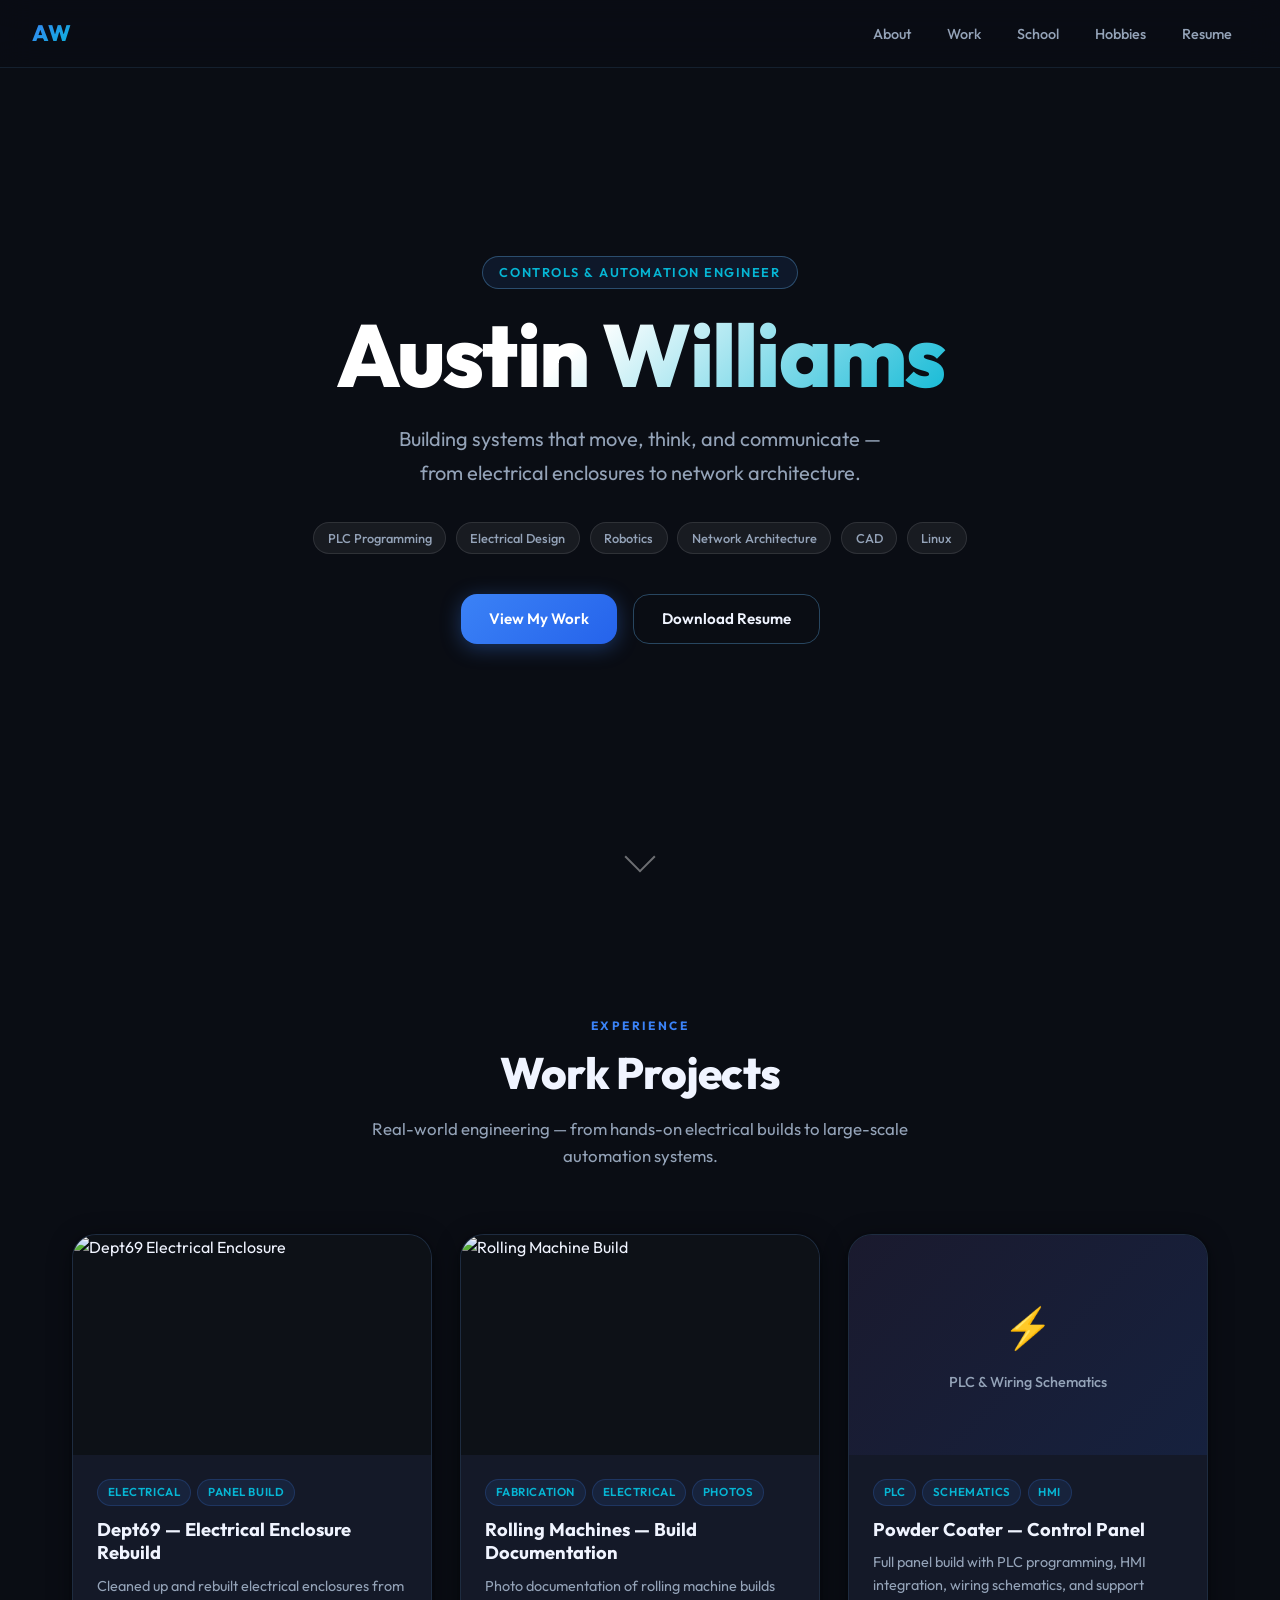
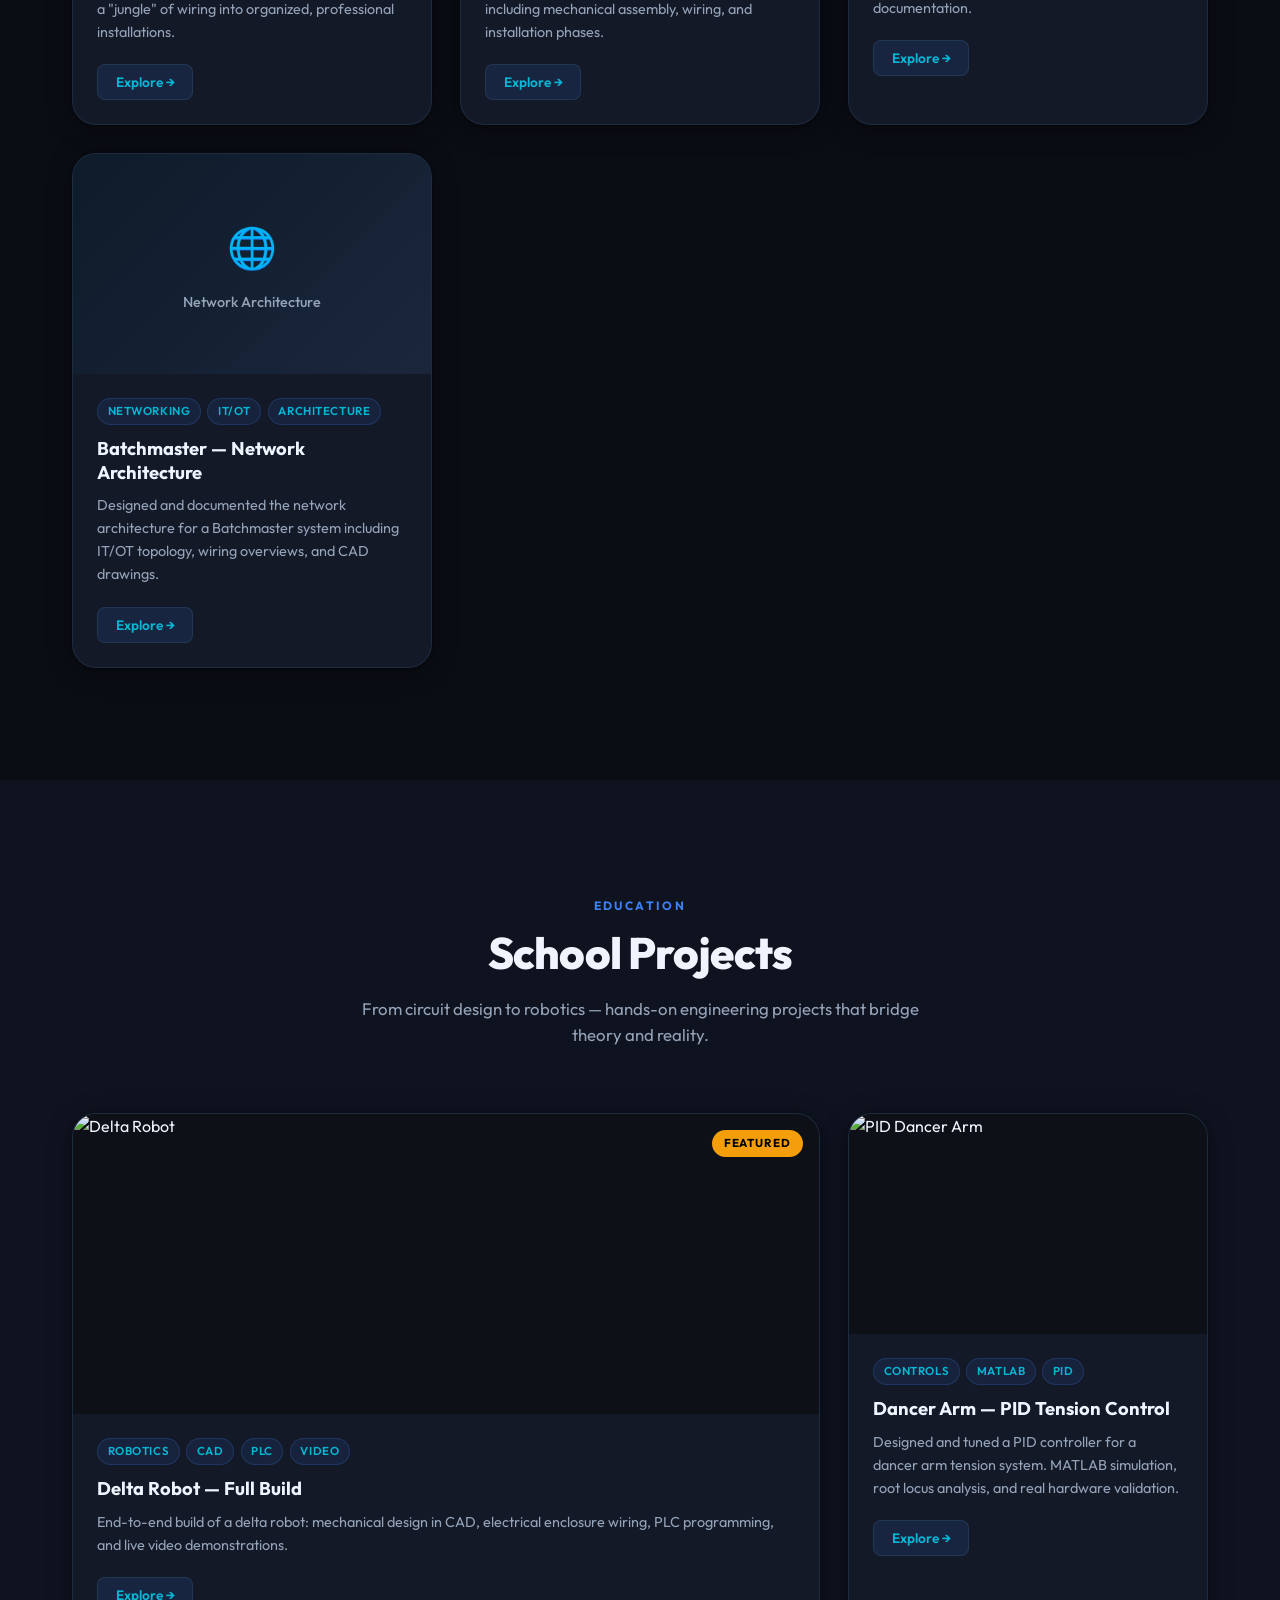
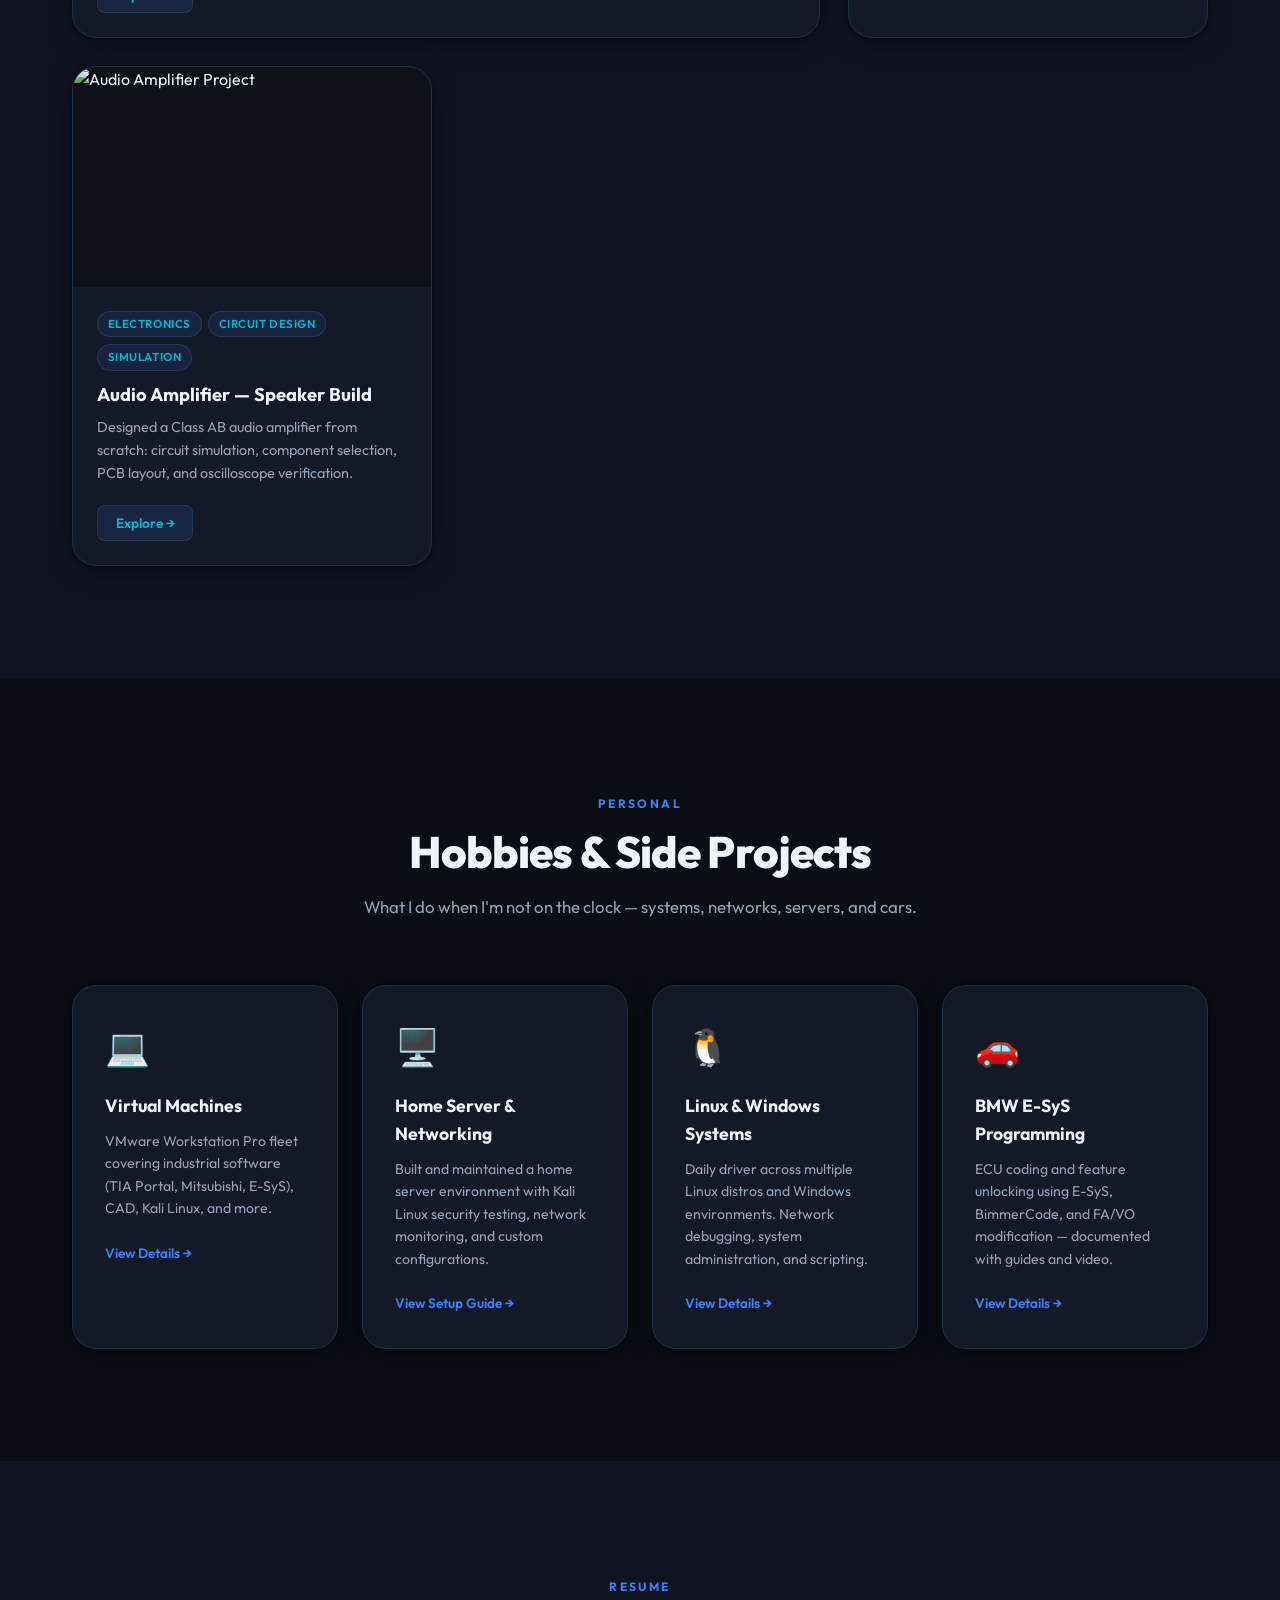
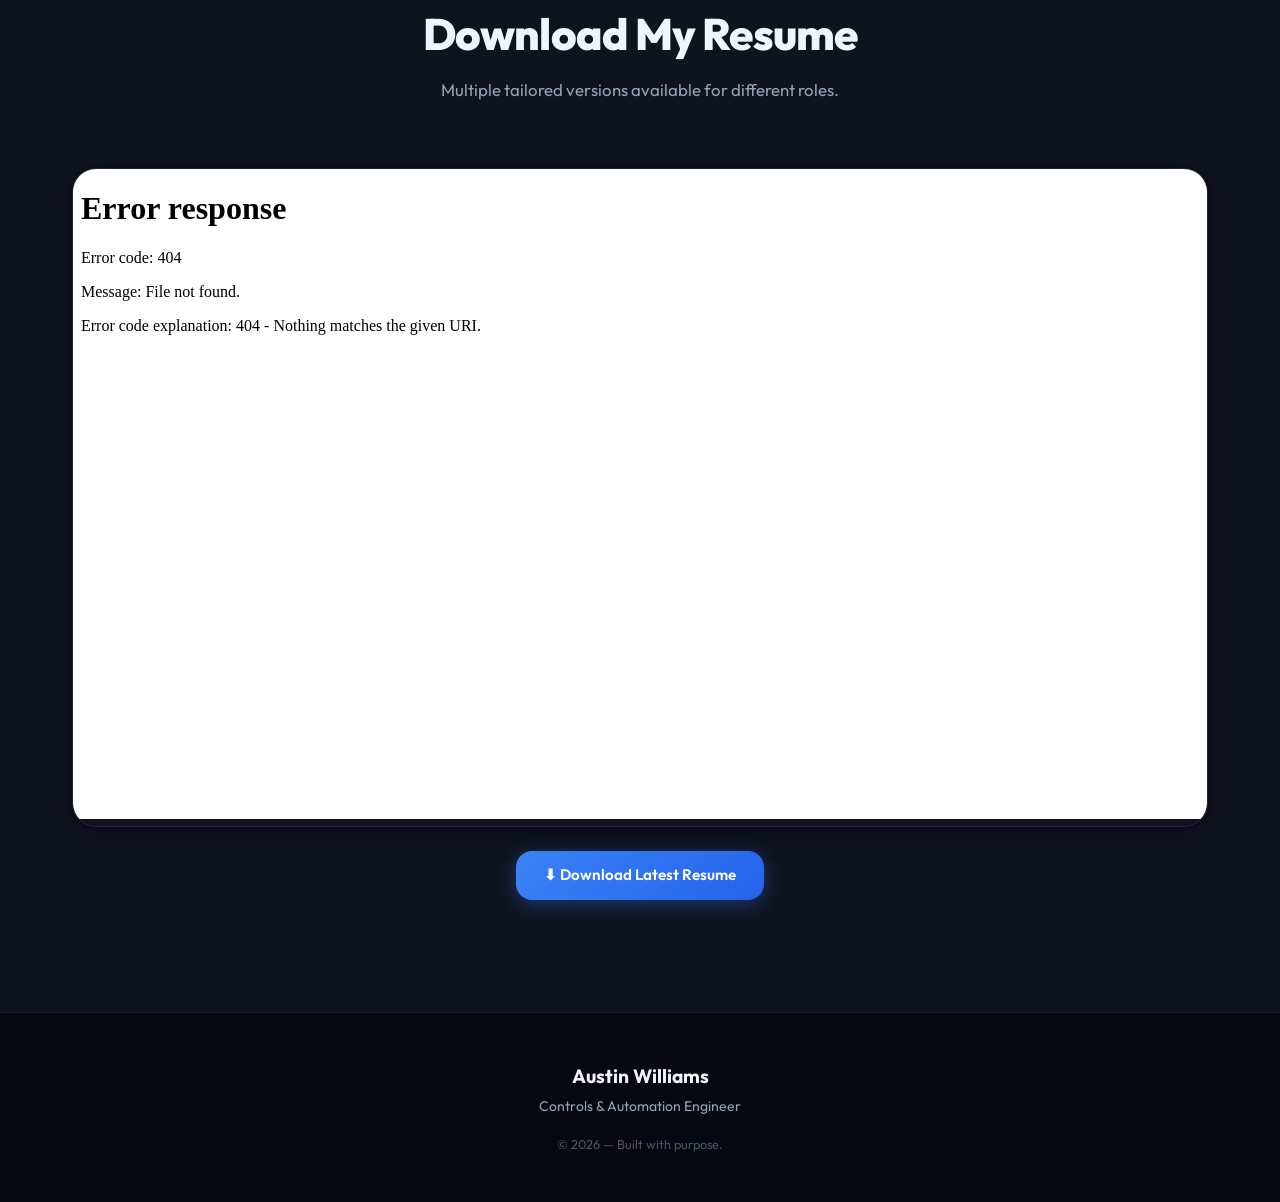
==== index.html @ de98596f "🚀 Initial commit — portfolio site (HTML, CSS, JS)" ====
<!DOCTYPE html>
<html lang="en">
<head>
  <meta charset="UTF-8" />
  <meta name="viewport" content="width=device-width, initial-scale=1.0" />
  <title>Austin Williams — Controls & Automation Engineer</title>
  <meta name="description" content="Portfolio of Austin Williams — Controls & Automation Engineer with experience in PLC programming, electrical design, robotics, and network architecture." />
  <link rel="preconnect" href="https://fonts.googleapis.com" />
  <link rel="preconnect" href="https://fonts.gstatic.com" crossorigin />
  <link href="https://fonts.googleapis.com/css2?family=Outfit:wght@300;400;500;600;700;800&family=JetBrains+Mono:wght@400;500&display=swap" rel="stylesheet" />
  <link rel="stylesheet" href="style.css" />
</head>
<body>

  <!-- ═══════════════════════════════════════════════
       NAVIGATION
  ═══════════════════════════════════════════════ -->
  <nav id="navbar">
    <div class="nav-logo">AW</div>
    <ul class="nav-links">
      <li><a href="#about" class="nav-link">About</a></li>
      <li><a href="#work" class="nav-link">Work</a></li>
      <li><a href="#school" class="nav-link">School</a></li>
      <li><a href="#hobbies" class="nav-link">Hobbies</a></li>
      <li><a href="#resume" class="nav-link">Resume</a></li>
    </ul>
    <button class="nav-toggle" id="navToggle" aria-label="Toggle menu">
      <span></span><span></span><span></span>
    </button>
  </nav>

  <!-- ═══════════════════════════════════════════════
       HERO / ABOUT
  ═══════════════════════════════════════════════ -->
  <section id="about" class="hero">
    <div class="hero-bg">
      <img src="../IMG_1850.JPG" alt="Austin Williams" class="hero-bg-img" />
      <div class="hero-overlay"></div>
    </div>
    <div class="hero-content">
      <div class="hero-badge">Controls &amp; Automation Engineer</div>
      <h1 class="hero-name">Austin Williams</h1>
      <p class="hero-tagline">
        Building systems that move, think, and communicate —<br />
        from electrical enclosures to network architecture.
      </p>
      <div class="hero-tags">
        <span class="tag">PLC Programming</span>
        <span class="tag">Electrical Design</span>
        <span class="tag">Robotics</span>
        <span class="tag">Network Architecture</span>
        <span class="tag">CAD</span>
        <span class="tag">Linux</span>
      </div>
      <div class="hero-actions">
        <a href="#work" class="btn btn-primary">View My Work</a>
        <a href="../Resumes/Austin Williams Resume 2026.pdf" target="_blank" class="btn btn-outline">Download Resume</a>
      </div>
    </div>
    <div class="scroll-indicator">
      <div class="scroll-arrow"></div>
    </div>
  </section>

  <!-- ═══════════════════════════════════════════════
       WORK EXPERIENCE
  ═══════════════════════════════════════════════ -->
  <section id="work" class="section">
    <div class="container">
      <div class="section-header">
        <span class="section-label">Experience</span>
        <h2 class="section-title">Work Projects</h2>
        <p class="section-sub">Real-world engineering — from hands-on electrical builds to large-scale automation systems.</p>
      </div>

      <div class="projects-grid">

        <!-- Card 1: Dept69 Electrical -->
        <div class="project-card reveal" data-project="dept69">
          <div class="project-thumb">
            <img src="../Work/1_/8718Before.jpg" alt="Dept69 Electrical Enclosure" loading="lazy" />
            <div class="project-thumb-overlay">
              <button class="thumb-btn" onclick="openProject('dept69')">View Project</button>
            </div>
          </div>
          <div class="project-info">
            <div class="project-tags">
              <span class="ptag">Electrical</span>
              <span class="ptag">Panel Build</span>
            </div>
            <h3 class="project-title">Dept69 — Electrical Enclosure Rebuild</h3>
            <p class="project-desc">Cleaned up and rebuilt electrical enclosures from a "jungle" of wiring into organized, professional installations.</p>
            <button class="btn btn-sm" onclick="openProject('dept69')">Explore →</button>
          </div>
        </div>

        <!-- Card 2: Rolling Machine -->
        <div class="project-card reveal" data-project="rolling">
          <div class="project-thumb">
            <img src="../Work/2_/IMG_2249.JPG" alt="Rolling Machine Build" loading="lazy" />
            <div class="project-thumb-overlay">
              <button class="thumb-btn" onclick="openProject('rolling')">View Project</button>
            </div>
          </div>
          <div class="project-info">
            <div class="project-tags">
              <span class="ptag">Fabrication</span>
              <span class="ptag">Electrical</span>
              <span class="ptag">Photos</span>
            </div>
            <h3 class="project-title">Rolling Machines — Build Documentation</h3>
            <p class="project-desc">Photo documentation of rolling machine builds including mechanical assembly, wiring, and installation phases.</p>
            <button class="btn btn-sm" onclick="openProject('rolling')">Explore →</button>
          </div>
        </div>

        <!-- Card 3: Powder Coater -->
        <div class="project-card reveal" data-project="powder">
          <div class="project-thumb">
            <div class="thumb-placeholder powder-bg">
              <span class="thumb-icon">⚡</span>
              <span>PLC &amp; Wiring Schematics</span>
            </div>
            <div class="project-thumb-overlay">
              <button class="thumb-btn" onclick="openProject('powder')">View Project</button>
            </div>
          </div>
          <div class="project-info">
            <div class="project-tags">
              <span class="ptag">PLC</span>
              <span class="ptag">Schematics</span>
              <span class="ptag">HMI</span>
            </div>
            <h3 class="project-title">Powder Coater — Control Panel</h3>
            <p class="project-desc">Full panel build with PLC programming, HMI integration, wiring schematics, and support documentation.</p>
            <button class="btn btn-sm" onclick="openProject('powder')">Explore →</button>
          </div>
        </div>

        <!-- Card 4: Batchmaster Network -->
        <div class="project-card reveal" data-project="batchmaster">
          <div class="project-thumb">
            <img src="../Work/4_/NetworkArchitecture/network example.png" alt="Batchmaster Network Architecture" loading="lazy" onerror="this.parentElement.innerHTML='<div class=\'thumb-placeholder network-bg\'><span class=\'thumb-icon\'>🌐</span><span>Network Architecture</span></div>'" />
            <div class="project-thumb-overlay">
              <button class="thumb-btn" onclick="openProject('batchmaster')">View Project</button>
            </div>
          </div>
          <div class="project-info">
            <div class="project-tags">
              <span class="ptag">Networking</span>
              <span class="ptag">IT/OT</span>
              <span class="ptag">Architecture</span>
            </div>
            <h3 class="project-title">Batchmaster — Network Architecture</h3>
            <p class="project-desc">Designed and documented the network architecture for a Batchmaster system including IT/OT topology, wiring overviews, and CAD drawings.</p>
            <button class="btn btn-sm" onclick="openProject('batchmaster')">Explore →</button>
          </div>
        </div>

      </div>
    </div>
  </section>

  <!-- ═══════════════════════════════════════════════
       SCHOOL / EDUCATION
  ═══════════════════════════════════════════════ -->
  <section id="school" class="section section-alt">
    <div class="container">
      <div class="section-header">
        <span class="section-label">Education</span>
        <h2 class="section-title">School Projects</h2>
        <p class="section-sub">From circuit design to robotics — hands-on engineering projects that bridge theory and reality.</p>
      </div>

      <div class="projects-grid">

        <!-- Delta Robot -->
        <div class="project-card reveal featured" data-project="delta">
          <div class="project-thumb">
            <img src="../School/2_/Machine_FrontView1.JPG" alt="Delta Robot" loading="lazy" />
            <div class="project-thumb-overlay">
              <button class="thumb-btn" onclick="openProject('delta')">View Project</button>
            </div>
            <div class="featured-badge">Featured</div>
          </div>
          <div class="project-info">
            <div class="project-tags">
              <span class="ptag">Robotics</span>
              <span class="ptag">CAD</span>
              <span class="ptag">PLC</span>
              <span class="ptag">Video</span>
            </div>
            <h3 class="project-title">Delta Robot — Full Build</h3>
            <p class="project-desc">End-to-end build of a delta robot: mechanical design in CAD, electrical enclosure wiring, PLC programming, and live video demonstrations.</p>
            <button class="btn btn-sm" onclick="openProject('delta')">Explore →</button>
          </div>
        </div>

        <!-- PID Project -->
        <div class="project-card reveal" data-project="pid">
          <div class="project-thumb">
            <img src="../School/1_/PID Project/Root Locus.png" alt="PID Dancer Arm" loading="lazy" />
            <div class="project-thumb-overlay">
              <button class="thumb-btn" onclick="openProject('pid')">View Project</button>
            </div>
          </div>
          <div class="project-info">
            <div class="project-tags">
              <span class="ptag">Controls</span>
              <span class="ptag">MATLAB</span>
              <span class="ptag">PID</span>
            </div>
            <h3 class="project-title">Dancer Arm — PID Tension Control</h3>
            <p class="project-desc">Designed and tuned a PID controller for a dancer arm tension system. MATLAB simulation, root locus analysis, and real hardware validation.</p>
            <button class="btn btn-sm" onclick="openProject('pid')">Explore →</button>
          </div>
        </div>

        <!-- Speaker / Amplifier Project -->
        <div class="project-card reveal" data-project="speaker">
          <div class="project-thumb">
            <img src="../School/1_/Speaker Project/SIM_CIRC1.PNG" alt="Audio Amplifier Project" loading="lazy" />
            <div class="project-thumb-overlay">
              <button class="thumb-btn" onclick="openProject('speaker')">View Project</button>
            </div>
          </div>
          <div class="project-info">
            <div class="project-tags">
              <span class="ptag">Electronics</span>
              <span class="ptag">Circuit Design</span>
              <span class="ptag">Simulation</span>
            </div>
            <h3 class="project-title">Audio Amplifier — Speaker Build</h3>
            <p class="project-desc">Designed a Class AB audio amplifier from scratch: circuit simulation, component selection, PCB layout, and oscilloscope verification.</p>
            <button class="btn btn-sm" onclick="openProject('speaker')">Explore →</button>
          </div>
        </div>

      </div>
    </div>
  </section>

  <!-- ═══════════════════════════════════════════════
       HOBBIES
  ═══════════════════════════════════════════════ -->
  <section id="hobbies" class="section">
    <div class="container">
      <div class="section-header">
        <span class="section-label">Personal</span>
        <h2 class="section-title">Hobbies &amp; Side Projects</h2>
        <p class="section-sub">What I do when I'm not on the clock — systems, networks, servers, and cars.</p>
      </div>

      <div class="hobbies-grid">

        <div class="hobby-card reveal" onclick="openProject('vms')">
          <div class="hobby-icon">💻</div>
          <h3>Virtual Machines</h3>
          <p>VMware Workstation Pro fleet covering industrial software (TIA Portal, Mitsubishi, E-SyS), CAD, Kali Linux, and more.</p>
          <span class="hobby-link">View Details →</span>
        </div>

        <div class="hobby-card reveal" onclick="openProject('server')">
          <div class="hobby-icon">🖥️</div>
          <h3>Home Server &amp; Networking</h3>
          <p>Built and maintained a home server environment with Kali Linux security testing, network monitoring, and custom configurations.</p>
          <span class="hobby-link">View Setup Guide →</span>
        </div>

        <div class="hobby-card reveal" onclick="openProject('linux')">
          <div class="hobby-icon">🐧</div>
          <h3>Linux &amp; Windows Systems</h3>
          <p>Daily driver across multiple Linux distros and Windows environments. Network debugging, system administration, and scripting.</p>
          <span class="hobby-link">View Details →</span>
        </div>

        <div class="hobby-card reveal" onclick="openProject('bmw')">
          <div class="hobby-icon">🚗</div>
          <h3>BMW E-SyS Programming</h3>
          <p>ECU coding and feature unlocking using E-SyS, BimmerCode, and FA/VO modification — documented with guides and video.</p>
          <span class="hobby-link">View Details →</span>
        </div>

      </div>
    </div>
  </section>

  <!-- ═══════════════════════════════════════════════
       RESUME SECTION
  ═══════════════════════════════════════════════ -->
  <section id="resume" class="section section-alt">
    <div class="container">
      <div class="section-header">
        <span class="section-label">Resume</span>
        <h2 class="section-title">Download My Resume</h2>
        <p class="section-sub">Multiple tailored versions available for different roles.</p>
      </div>
      <div class="resume-viewer">
        <iframe
          id="resumeFrame"
          src="../Resumes/Austin Williams Resume 2026.pdf"
          title="Austin Williams Resume 2026"
          class="resume-iframe"
        ></iframe>
      </div>
      <div class="resume-downloads">
        <a href="../Resumes/Austin Williams Resume 2026.pdf" target="_blank" class="btn btn-primary">⬇ Download Latest Resume</a>
      </div>
    </div>
  </section>

  <!-- ═══════════════════════════════════════════════
       FOOTER
  ═══════════════════════════════════════════════ -->
  <footer class="footer">
    <div class="container">
      <p class="footer-name">Austin Williams</p>
      <p class="footer-role">Controls &amp; Automation Engineer</p>
      <p class="footer-copy">© 2026 — Built with purpose.</p>
    </div>
  </footer>

  <!-- ═══════════════════════════════════════════════
       MODALS / PROJECT DETAIL OVERLAYS
  ═══════════════════════════════════════════════ -->
  <div id="modalOverlay" class="modal-overlay" onclick="closeModal(event)">
    <div class="modal" id="modal">
      <button class="modal-close" onclick="closeProjectModal()">✕</button>
      <div class="modal-body" id="modalBody"></div>
    </div>
  </div>

  <script src="app.js"></script>
</body>
</html>
---- style.css ----
/* ═══════════════════════════════════════════════════════
   DESIGN TOKENS
═══════════════════════════════════════════════════════ */
:root {
  --bg-primary:    #0a0d14;
  --bg-secondary:  #0f1320;
  --bg-card:       #141928;
  --bg-card-hover: #1a2035;
  --border:        rgba(99, 179, 237, 0.12);
  --border-hover:  rgba(99, 179, 237, 0.35);

  --accent:        #3b82f6;
  --accent-glow:   rgba(59, 130, 246, 0.25);
  --accent-2:      #06b6d4;
  --amber:         #f59e0b;

  --text-primary:  #f0f4ff;
  --text-secondary:#94a3b8;
  --text-muted:    #475569;

  --font-main:     'Outfit', sans-serif;
  --font-mono:     'JetBrains Mono', monospace;

  --radius-sm:     8px;
  --radius-md:     16px;
  --radius-lg:     24px;
  --radius-xl:     32px;

  --shadow-card:   0 4px 24px rgba(0,0,0,0.4), 0 1px 3px rgba(0,0,0,0.3);
  --shadow-glow:   0 0 40px rgba(59, 130, 246, 0.15);
  --transition:    all 0.3s cubic-bezier(0.4, 0, 0.2, 1);
}

/* ═══════════════════════════════════════════════════════
   RESET & BASE
═══════════════════════════════════════════════════════ */
*, *::before, *::after { box-sizing: border-box; margin: 0; padding: 0; }

html { scroll-behavior: smooth; scroll-padding-top: 72px; }

body {
  font-family: var(--font-main);
  background: var(--bg-primary);
  color: var(--text-primary);
  line-height: 1.6;
  overflow-x: hidden;
}

img { display: block; max-width: 100%; }
a  { text-decoration: none; color: inherit; }
ul { list-style: none; }

/* ═══════════════════════════════════════════════════════
   SCROLLBAR
═══════════════════════════════════════════════════════ */
::-webkit-scrollbar { width: 6px; }
::-webkit-scrollbar-track { background: var(--bg-primary); }
::-webkit-scrollbar-thumb { background: var(--accent); border-radius: 3px; }

/* ═══════════════════════════════════════════════════════
   NAVIGATION
═══════════════════════════════════════════════════════ */
#navbar {
  position: fixed;
  top: 0; left: 0; right: 0;
  z-index: 1000;
  display: flex;
  align-items: center;
  justify-content: space-between;
  padding: 0 2rem;
  height: 68px;
  background: rgba(10, 13, 20, 0.75);
  backdrop-filter: blur(16px);
  -webkit-backdrop-filter: blur(16px);
  border-bottom: 1px solid var(--border);
  transition: var(--transition);
}

#navbar.scrolled {
  background: rgba(10, 13, 20, 0.95);
  box-shadow: 0 4px 32px rgba(0,0,0,0.5);
}

.nav-logo {
  font-size: 1.4rem;
  font-weight: 800;
  letter-spacing: 0.05em;
  background: linear-gradient(135deg, var(--accent), var(--accent-2));
  -webkit-background-clip: text;
  -webkit-text-fill-color: transparent;
  background-clip: text;
}

.nav-links {
  display: flex;
  gap: 0.25rem;
  align-items: center;
}

.nav-link {
  padding: 0.5rem 1rem;
  border-radius: var(--radius-sm);
  font-size: 0.9rem;
  font-weight: 500;
  color: var(--text-secondary);
  transition: var(--transition);
  position: relative;
}

.nav-link::after {
  content: '';
  position: absolute;
  bottom: 2px; left: 50%; right: 50%;
  height: 2px;
  background: var(--accent);
  border-radius: 2px;
  transition: var(--transition);
}

.nav-link:hover { color: var(--text-primary); }
.nav-link:hover::after { left: 10%; right: 10%; }

.nav-toggle {
  display: none;
  flex-direction: column;
  gap: 5px;
  background: none;
  border: none;
  cursor: pointer;
  padding: 4px;
}

.nav-toggle span {
  display: block;
  width: 22px; height: 2px;
  background: var(--text-primary);
  border-radius: 2px;
  transition: var(--transition);
}

/* ═══════════════════════════════════════════════════════
   HERO SECTION
═══════════════════════════════════════════════════════ */
.hero {
  position: relative;
  min-height: 100vh;
  display: flex;
  align-items: center;
  justify-content: center;
  overflow: hidden;
}

.hero-bg {
  position: absolute;
  inset: 0;
}

.hero-bg-img {
  width: 100%; height: 100%;
  object-fit: cover;
  object-position: center 30%;
  filter: brightness(0.45) saturate(0.7);
  transform: scale(1.05);
  animation: heroZoom 20s ease-in-out infinite alternate;
}

@keyframes heroZoom {
  from { transform: scale(1.05); }
  to   { transform: scale(1.12); }
}

.hero-overlay {
  position: absolute;
  inset: 0;
  background: linear-gradient(
    160deg,
    rgba(10,13,20,0.3) 0%,
    rgba(10,13,20,0.6) 50%,
    rgba(10,13,20,0.92) 100%
  );
}

.hero-content {
  position: relative;
  z-index: 2;
  text-align: center;
  max-width: 800px;
  padding: 2rem;
  animation: heroFadeUp 1s ease forwards;
}

@keyframes heroFadeUp {
  from { opacity: 0; transform: translateY(30px); }
  to   { opacity: 1; transform: translateY(0); }
}

.hero-badge {
  display: inline-block;
  padding: 0.35rem 1rem;
  border-radius: 999px;
  border: 1px solid var(--border-hover);
  background: rgba(59,130,246,0.1);
  color: var(--accent-2);
  font-size: 0.8rem;
  font-weight: 600;
  letter-spacing: 0.12em;
  text-transform: uppercase;
  margin-bottom: 1.25rem;
}

.hero-name {
  font-size: clamp(3rem, 8vw, 5.5rem);
  font-weight: 800;
  line-height: 1.05;
  letter-spacing: -0.02em;
  margin-bottom: 1.25rem;
  background: linear-gradient(135deg, #ffffff 40%, var(--accent-2) 100%);
  -webkit-background-clip: text;
  -webkit-text-fill-color: transparent;
  background-clip: text;
}

.hero-tagline {
  font-size: clamp(1rem, 2vw, 1.25rem);
  color: var(--text-secondary);
  margin-bottom: 2rem;
  line-height: 1.7;
}

.hero-tags {
  display: flex;
  flex-wrap: wrap;
  justify-content: center;
  gap: 0.6rem;
  margin-bottom: 2.5rem;
}

.tag {
  padding: 0.3rem 0.85rem;
  border-radius: 999px;
  background: rgba(255,255,255,0.06);
  border: 1px solid rgba(255,255,255,0.1);
  font-size: 0.8rem;
  font-weight: 500;
  color: var(--text-secondary);
  transition: var(--transition);
}

.tag:hover {
  background: rgba(59,130,246,0.15);
  border-color: var(--border-hover);
  color: var(--text-primary);
}

.hero-actions {
  display: flex;
  gap: 1rem;
  justify-content: center;
  flex-wrap: wrap;
}

.scroll-indicator {
  position: absolute;
  bottom: 2rem;
  left: 50%;
  transform: translateX(-50%);
  z-index: 2;
  animation: bounce 2s ease-in-out infinite;
}

@keyframes bounce {
  0%, 100% { transform: translateX(-50%) translateY(0); }
  50%       { transform: translateX(-50%) translateY(8px); }
}

.scroll-arrow {
  width: 22px; height: 22px;
  border-right: 2px solid rgba(255,255,255,0.4);
  border-bottom: 2px solid rgba(255,255,255,0.4);
  transform: rotate(45deg);
}

/* ═══════════════════════════════════════════════════════
   BUTTONS
═══════════════════════════════════════════════════════ */
.btn {
  display: inline-flex;
  align-items: center;
  gap: 0.5rem;
  padding: 0.75rem 1.75rem;
  border-radius: var(--radius-md);
  font-family: var(--font-main);
  font-size: 0.95rem;
  font-weight: 600;
  cursor: pointer;
  border: none;
  transition: var(--transition);
}

.btn-primary {
  background: linear-gradient(135deg, var(--accent), #2563eb);
  color: #fff;
  box-shadow: 0 4px 20px rgba(59,130,246,0.35);
}

.btn-primary:hover {
  transform: translateY(-2px);
  box-shadow: 0 8px 32px rgba(59,130,246,0.5);
}

.btn-outline {
  background: transparent;
  color: var(--text-primary);
  border: 1px solid var(--border-hover);
}

.btn-outline:hover {
  background: rgba(255,255,255,0.06);
  transform: translateY(-2px);
}

.btn-sm {
  padding: 0.5rem 1.1rem;
  font-size: 0.85rem;
  background: rgba(59,130,246,0.12);
  color: var(--accent-2);
  border: 1px solid var(--border);
  border-radius: var(--radius-sm);
}

.btn-sm:hover {
  background: rgba(59,130,246,0.22);
  border-color: var(--border-hover);
  transform: translateX(4px);
}

/* ═══════════════════════════════════════════════════════
   SECTIONS
═══════════════════════════════════════════════════════ */
.section {
  padding: 7rem 0;
}

.section-alt {
  background: var(--bg-secondary);
}

.container {
  max-width: 1200px;
  margin: 0 auto;
  padding: 0 2rem;
}

.section-header {
  text-align: center;
  margin-bottom: 4rem;
}

.section-label {
  display: inline-block;
  font-size: 0.75rem;
  font-weight: 700;
  letter-spacing: 0.2em;
  text-transform: uppercase;
  color: var(--accent);
  margin-bottom: 0.75rem;
}

.section-title {
  font-size: clamp(2rem, 4vw, 2.75rem);
  font-weight: 800;
  letter-spacing: -0.02em;
  margin-bottom: 1rem;
  line-height: 1.2;
}

.section-sub {
  font-size: 1.05rem;
  color: var(--text-secondary);
  max-width: 560px;
  margin: 0 auto;
}

/* ═══════════════════════════════════════════════════════
   PROJECT CARDS
═══════════════════════════════════════════════════════ */
.projects-grid {
  display: grid;
  grid-template-columns: repeat(auto-fill, minmax(300px, 1fr));
  gap: 1.75rem;
}

.project-card {
  background: var(--bg-card);
  border: 1px solid var(--border);
  border-radius: var(--radius-lg);
  overflow: hidden;
  transition: var(--transition);
  cursor: pointer;
  box-shadow: var(--shadow-card);
}

.project-card:hover {
  transform: translateY(-6px);
  border-color: var(--border-hover);
  box-shadow: var(--shadow-card), var(--shadow-glow);
}

.project-card.featured {
  grid-column: span 2;
}

.project-thumb {
  position: relative;
  height: 220px;
  overflow: hidden;
  background: #0d1117;
}

.project-card.featured .project-thumb {
  height: 300px;
}

.project-thumb img {
  width: 100%; height: 100%;
  object-fit: cover;
  transition: transform 0.5s ease;
}

.project-card:hover .project-thumb img {
  transform: scale(1.06);
}

.project-thumb-overlay {
  position: absolute;
  inset: 0;
  background: rgba(10,13,20,0.5);
  display: flex;
  align-items: center;
  justify-content: center;
  opacity: 0;
  transition: var(--transition);
}

.project-card:hover .project-thumb-overlay {
  opacity: 1;
}

.thumb-btn {
  padding: 0.6rem 1.4rem;
  border-radius: var(--radius-sm);
  background: var(--accent);
  color: #fff;
  font-family: var(--font-main);
  font-weight: 600;
  font-size: 0.9rem;
  border: none;
  cursor: pointer;
  transform: translateY(8px);
  transition: var(--transition);
}

.project-card:hover .thumb-btn {
  transform: translateY(0);
}

.thumb-placeholder {
  width: 100%; height: 100%;
  display: flex;
  flex-direction: column;
  align-items: center;
  justify-content: center;
  gap: 0.75rem;
  color: var(--text-secondary);
  font-size: 0.9rem;
  font-weight: 500;
}

.powder-bg  { background: linear-gradient(135deg, #1a1a2e, #16213e); }
.network-bg { background: linear-gradient(135deg, #0d1b2a, #1b263b); }

.thumb-icon { font-size: 2.5rem; }

.featured-badge {
  position: absolute;
  top: 1rem; right: 1rem;
  padding: 0.25rem 0.75rem;
  border-radius: 999px;
  background: var(--amber);
  color: #000;
  font-size: 0.72rem;
  font-weight: 700;
  letter-spacing: 0.08em;
  text-transform: uppercase;
}

.project-info {
  padding: 1.5rem;
}

.project-tags {
  display: flex;
  flex-wrap: wrap;
  gap: 0.4rem;
  margin-bottom: 0.75rem;
}

.ptag {
  padding: 0.2rem 0.6rem;
  border-radius: 999px;
  background: rgba(59,130,246,0.1);
  border: 1px solid rgba(59,130,246,0.2);
  color: var(--accent-2);
  font-size: 0.72rem;
  font-weight: 600;
  letter-spacing: 0.05em;
  text-transform: uppercase;
}

.project-title {
  font-size: 1.15rem;
  font-weight: 700;
  margin-bottom: 0.6rem;
  line-height: 1.3;
}

.project-desc {
  font-size: 0.9rem;
  color: var(--text-secondary);
  margin-bottom: 1.25rem;
  line-height: 1.6;
}

/* ═══════════════════════════════════════════════════════
   HOBBIES GRID
═══════════════════════════════════════════════════════ */
.hobbies-grid {
  display: grid;
  grid-template-columns: repeat(auto-fill, minmax(260px, 1fr));
  gap: 1.5rem;
}

.hobby-card {
  background: var(--bg-card);
  border: 1px solid var(--border);
  border-radius: var(--radius-lg);
  padding: 2rem;
  cursor: pointer;
  transition: var(--transition);
  box-shadow: var(--shadow-card);
  position: relative;
  overflow: hidden;
}

.hobby-card::before {
  content: '';
  position: absolute;
  top: 0; left: 0; right: 0;
  height: 3px;
  background: linear-gradient(90deg, var(--accent), var(--accent-2));
  transform: scaleX(0);
  transform-origin: left;
  transition: transform 0.4s ease;
}

.hobby-card:hover::before { transform: scaleX(1); }

.hobby-card:hover {
  transform: translateY(-5px);
  border-color: var(--border-hover);
  box-shadow: var(--shadow-card), var(--shadow-glow);
}

.hobby-icon {
  font-size: 2.25rem;
  margin-bottom: 1rem;
}

.hobby-card h3 {
  font-size: 1.1rem;
  font-weight: 700;
  margin-bottom: 0.6rem;
}

.hobby-card p {
  font-size: 0.88rem;
  color: var(--text-secondary);
  line-height: 1.6;
  margin-bottom: 1.25rem;
}

.hobby-link {
  font-size: 0.85rem;
  font-weight: 600;
  color: var(--accent);
  transition: var(--transition);
}

.hobby-card:hover .hobby-link {
  color: var(--accent-2);
  letter-spacing: 0.03em;
}

/* ═══════════════════════════════════════════════════════
   RESUME SECTION
═══════════════════════════════════════════════════════ */
.resume-viewer {
  border-radius: var(--radius-lg);
  overflow: hidden;
  border: 1px solid var(--border);
  box-shadow: var(--shadow-card);
  margin-bottom: 1.5rem;
}

.resume-iframe {
  width: 100%;
  height: 650px;
  border: none;
  background: #fff;
}

.resume-downloads {
  text-align: center;
}

/* ═══════════════════════════════════════════════════════
   MODAL / LIGHTBOX
═══════════════════════════════════════════════════════ */
.modal-overlay {
  position: fixed;
  inset: 0;
  z-index: 9999;
  background: rgba(5, 7, 12, 0.88);
  backdrop-filter: blur(8px);
  -webkit-backdrop-filter: blur(8px);
  display: flex;
  align-items: center;
  justify-content: center;
  padding: 1.5rem;
  opacity: 0;
  pointer-events: none;
  transition: opacity 0.3s ease;
}

.modal-overlay.active {
  opacity: 1;
  pointer-events: all;
}

.modal {
  background: var(--bg-card);
  border: 1px solid var(--border-hover);
  border-radius: var(--radius-xl);
  width: 100%;
  max-width: 960px;
  max-height: 90vh;
  overflow-y: auto;
  position: relative;
  transform: translateY(24px) scale(0.97);
  transition: transform 0.35s cubic-bezier(0.4,0,0.2,1), opacity 0.3s ease;
  box-shadow: 0 24px 80px rgba(0,0,0,0.7);
}

.modal-overlay.active .modal {
  transform: translateY(0) scale(1);
}

.modal-close {
  position: sticky;
  top: 0;
  float: right;
  margin: 1rem 1rem 0 0;
  width: 36px; height: 36px;
  border-radius: 50%;
  background: rgba(255,255,255,0.08);
  border: 1px solid var(--border);
  color: var(--text-primary);
  font-size: 1rem;
  cursor: pointer;
  display: flex;
  align-items: center;
  justify-content: center;
  transition: var(--transition);
  z-index: 10;
}

.modal-close:hover {
  background: rgba(239,68,68,0.2);
  border-color: rgba(239,68,68,0.4);
}

.modal-body {
  padding: 2rem 2.5rem 2.5rem;
}

/* Modal content styles */
.modal-title {
  font-size: 1.75rem;
  font-weight: 800;
  margin-bottom: 0.5rem;
  line-height: 1.2;
}

.modal-subtitle {
  color: var(--accent-2);
  font-size: 0.9rem;
  font-weight: 600;
  letter-spacing: 0.06em;
  text-transform: uppercase;
  margin-bottom: 1.5rem;
}

.modal-desc {
  color: var(--text-secondary);
  line-height: 1.75;
  margin-bottom: 2rem;
  font-size: 0.97rem;
}

.modal-gallery {
  display: grid;
  grid-template-columns: repeat(auto-fill, minmax(200px, 1fr));
  gap: 0.75rem;
  margin-bottom: 2rem;
}

.modal-gallery img {
  width: 100%;
  height: 160px;
  object-fit: cover;
  border-radius: var(--radius-md);
  cursor: pointer;
  border: 1px solid var(--border);
  transition: var(--transition);
}

.modal-gallery img:hover {
  border-color: var(--border-hover);
  transform: scale(1.02);
}

.modal-video-wrap {
  border-radius: var(--radius-md);
  overflow: hidden;
  background: #000;
  margin-bottom: 1.5rem;
  border: 1px solid var(--border);
}

.modal-video-wrap video {
  width: 100%;
  max-height: 480px;
  display: block;
}

.modal-pdf-wrap {
  border-radius: var(--radius-md);
  overflow: hidden;
  border: 1px solid var(--border);
  margin-bottom: 1.5rem;
}

.modal-pdf-wrap iframe {
  width: 100%;
  height: 520px;
  border: none;
  background: #fff;
}

.modal-code-block {
  background: #0d1117;
  border: 1px solid var(--border);
  border-radius: var(--radius-md);
  padding: 1.25rem;
  overflow-x: auto;
  margin-bottom: 1.5rem;
}

.modal-code-block pre {
  font-family: var(--font-mono);
  font-size: 0.8rem;
  color: #a8b3cf;
  white-space: pre-wrap;
  line-height: 1.7;
}

.modal-section-label {
  font-size: 0.75rem;
  font-weight: 700;
  letter-spacing: 0.15em;
  text-transform: uppercase;
  color: var(--accent);
  margin-bottom: 0.75rem;
}

.modal-markdown {
  color: var(--text-secondary);
  font-size: 0.92rem;
  line-height: 1.8;
  max-height: 480px;
  overflow-y: auto;
  padding: 1.25rem;
  background: #0d1117;
  border-radius: var(--radius-md);
  border: 1px solid var(--border);
}

.modal-markdown h1, .modal-markdown h2, .modal-markdown h3 {
  color: var(--text-primary);
  margin: 1.25rem 0 0.5rem;
}

.modal-markdown code {
  font-family: var(--font-mono);
  font-size: 0.82rem;
  background: rgba(255,255,255,0.06);
  padding: 0.1rem 0.4rem;
  border-radius: 4px;
  color: var(--accent-2);
}

.modal-markdown pre code {
  background: none;
  padding: 0;
}

.vm-list {
  list-style: none;
  display: grid;
  grid-template-columns: repeat(auto-fill, minmax(200px, 1fr));
  gap: 0.6rem;
  margin-bottom: 1.5rem;
}

.vm-list li {
  padding: 0.6rem 1rem;
  background: rgba(59,130,246,0.07);
  border: 1px solid var(--border);
  border-radius: var(--radius-sm);
  font-size: 0.85rem;
  color: var(--text-secondary);
  display: flex;
  align-items: center;
  gap: 0.5rem;
}

.vm-list li::before {
  content: '▸';
  color: var(--accent);
}

/* ═══════════════════════════════════════════════════════
   LIGHTBOX (full image view)
═══════════════════════════════════════════════════════ */
.lightbox {
  position: fixed;
  inset: 0;
  z-index: 99999;
  background: rgba(0,0,0,0.95);
  display: flex;
  align-items: center;
  justify-content: center;
  opacity: 0;
  pointer-events: none;
  transition: opacity 0.25s ease;
}

.lightbox.active { opacity: 1; pointer-events: all; }

.lightbox img {
  max-width: 92vw;
  max-height: 90vh;
  object-fit: contain;
  border-radius: var(--radius-md);
  box-shadow: 0 24px 80px rgba(0,0,0,0.8);
}

.lightbox-close {
  position: absolute;
  top: 1.25rem; right: 1.5rem;
  font-size: 1.75rem;
  color: rgba(255,255,255,0.6);
  cursor: pointer;
  transition: var(--transition);
  background: none;
  border: none;
  line-height: 1;
}
.lightbox-close:hover { color: #fff; }

/* ═══════════════════════════════════════════════════════
   FOOTER
═══════════════════════════════════════════════════════ */
.footer {
  background: #060810;
  border-top: 1px solid var(--border);
  padding: 3rem 2rem;
  text-align: center;
}

.footer-name {
  font-size: 1.2rem;
  font-weight: 700;
  margin-bottom: 0.25rem;
}

.footer-role {
  color: var(--text-secondary);
  font-size: 0.875rem;
  margin-bottom: 1rem;
}

.footer-copy {
  color: var(--text-muted);
  font-size: 0.8rem;
}

/* ═══════════════════════════════════════════════════════
   SCROLL REVEAL ANIMATION
═══════════════════════════════════════════════════════ */
.reveal {
  opacity: 0;
  transform: translateY(28px);
  transition: opacity 0.65s ease, transform 0.65s ease;
}

.reveal.visible {
  opacity: 1;
  transform: translateY(0);
}

/* ═══════════════════════════════════════════════════════
   RESPONSIVE
═══════════════════════════════════════════════════════ */
@media (max-width: 768px) {
  .nav-links { display: none; flex-direction: column; position: absolute; top: 68px; left: 0; right: 0; background: var(--bg-primary); padding: 1rem; border-bottom: 1px solid var(--border); gap: 0.25rem; }
  .nav-links.open { display: flex; }
  .nav-toggle { display: flex; }

  .project-card.featured { grid-column: span 1; }
  .projects-grid { grid-template-columns: 1fr; }
  .hobbies-grid  { grid-template-columns: 1fr; }

  .hero-actions { flex-direction: column; align-items: center; }

  .modal { border-radius: var(--radius-lg); }
  .modal-body { padding: 1.5rem; }
  .modal-title { font-size: 1.4rem; }

  .resume-iframe { height: 420px; }
}

@media (max-width: 480px) {
  .hero-name { font-size: 2.5rem; }
  .section { padding: 4rem 0; }
}
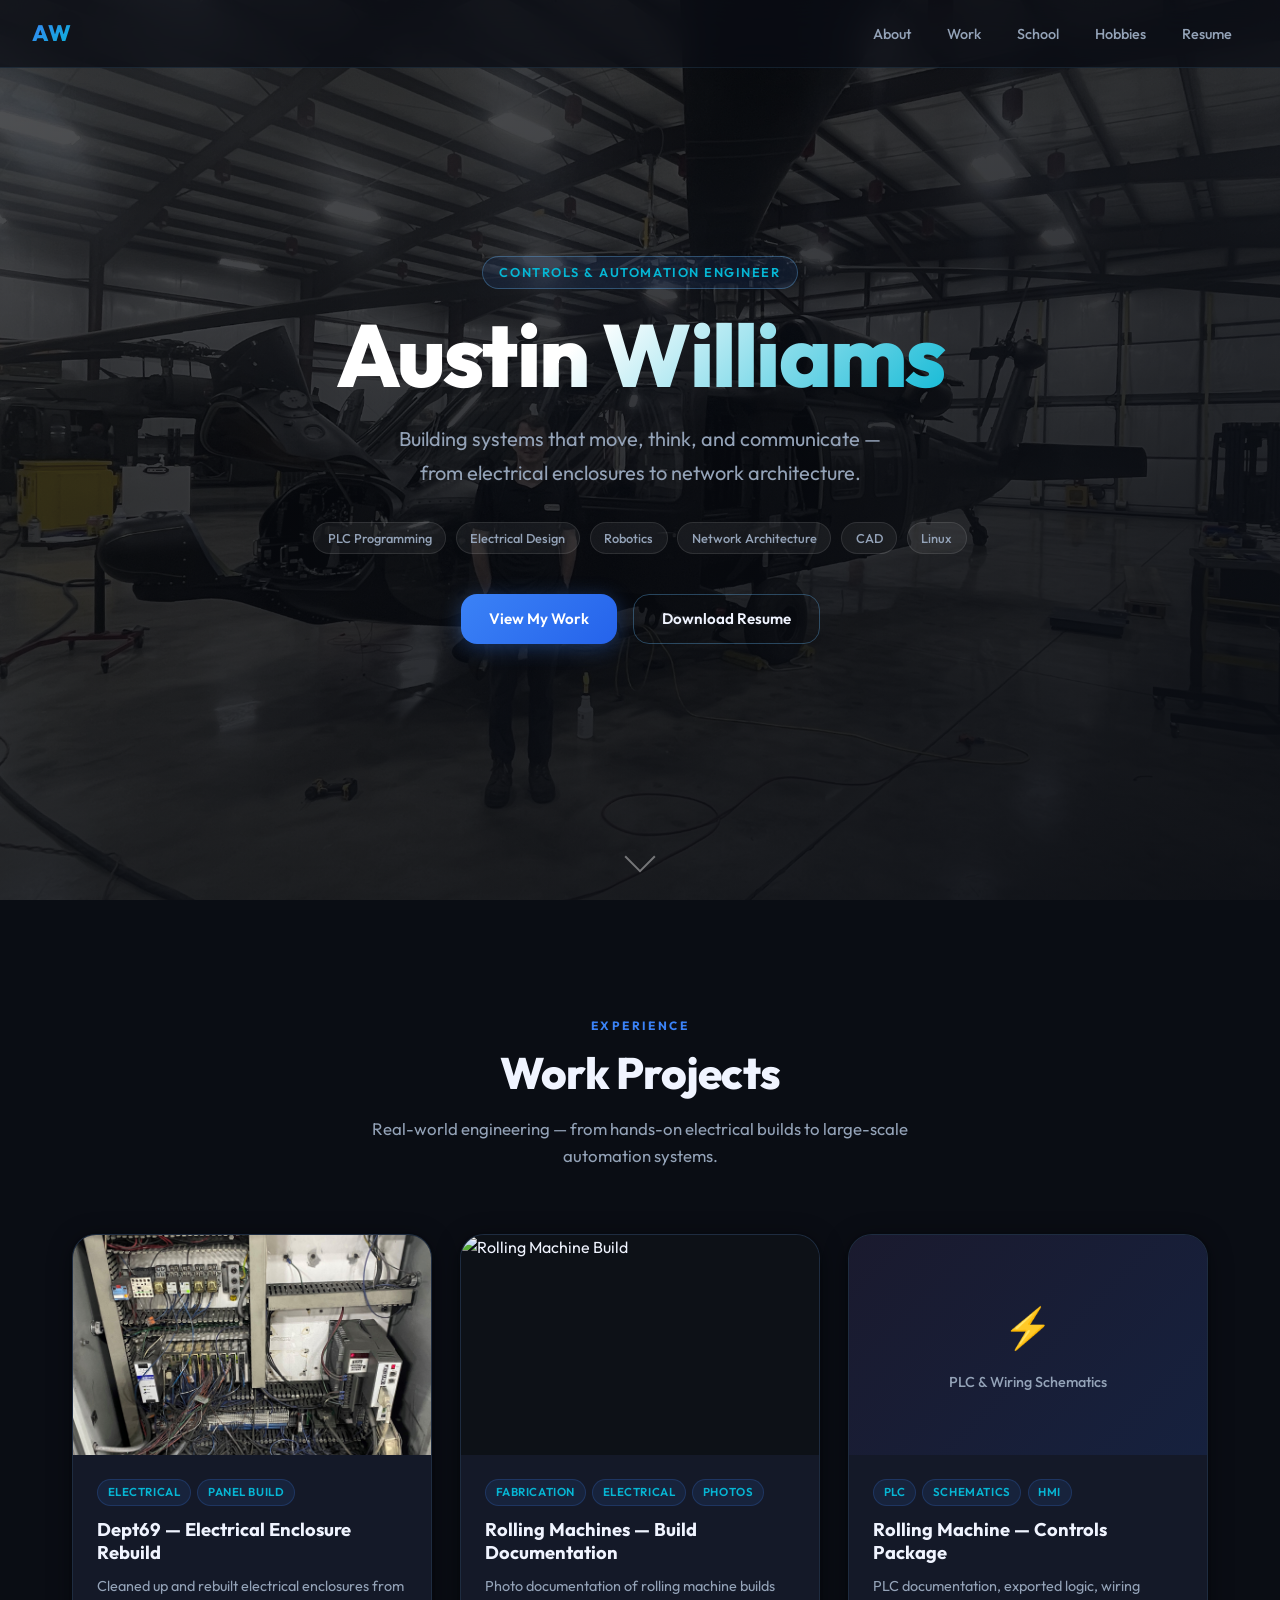
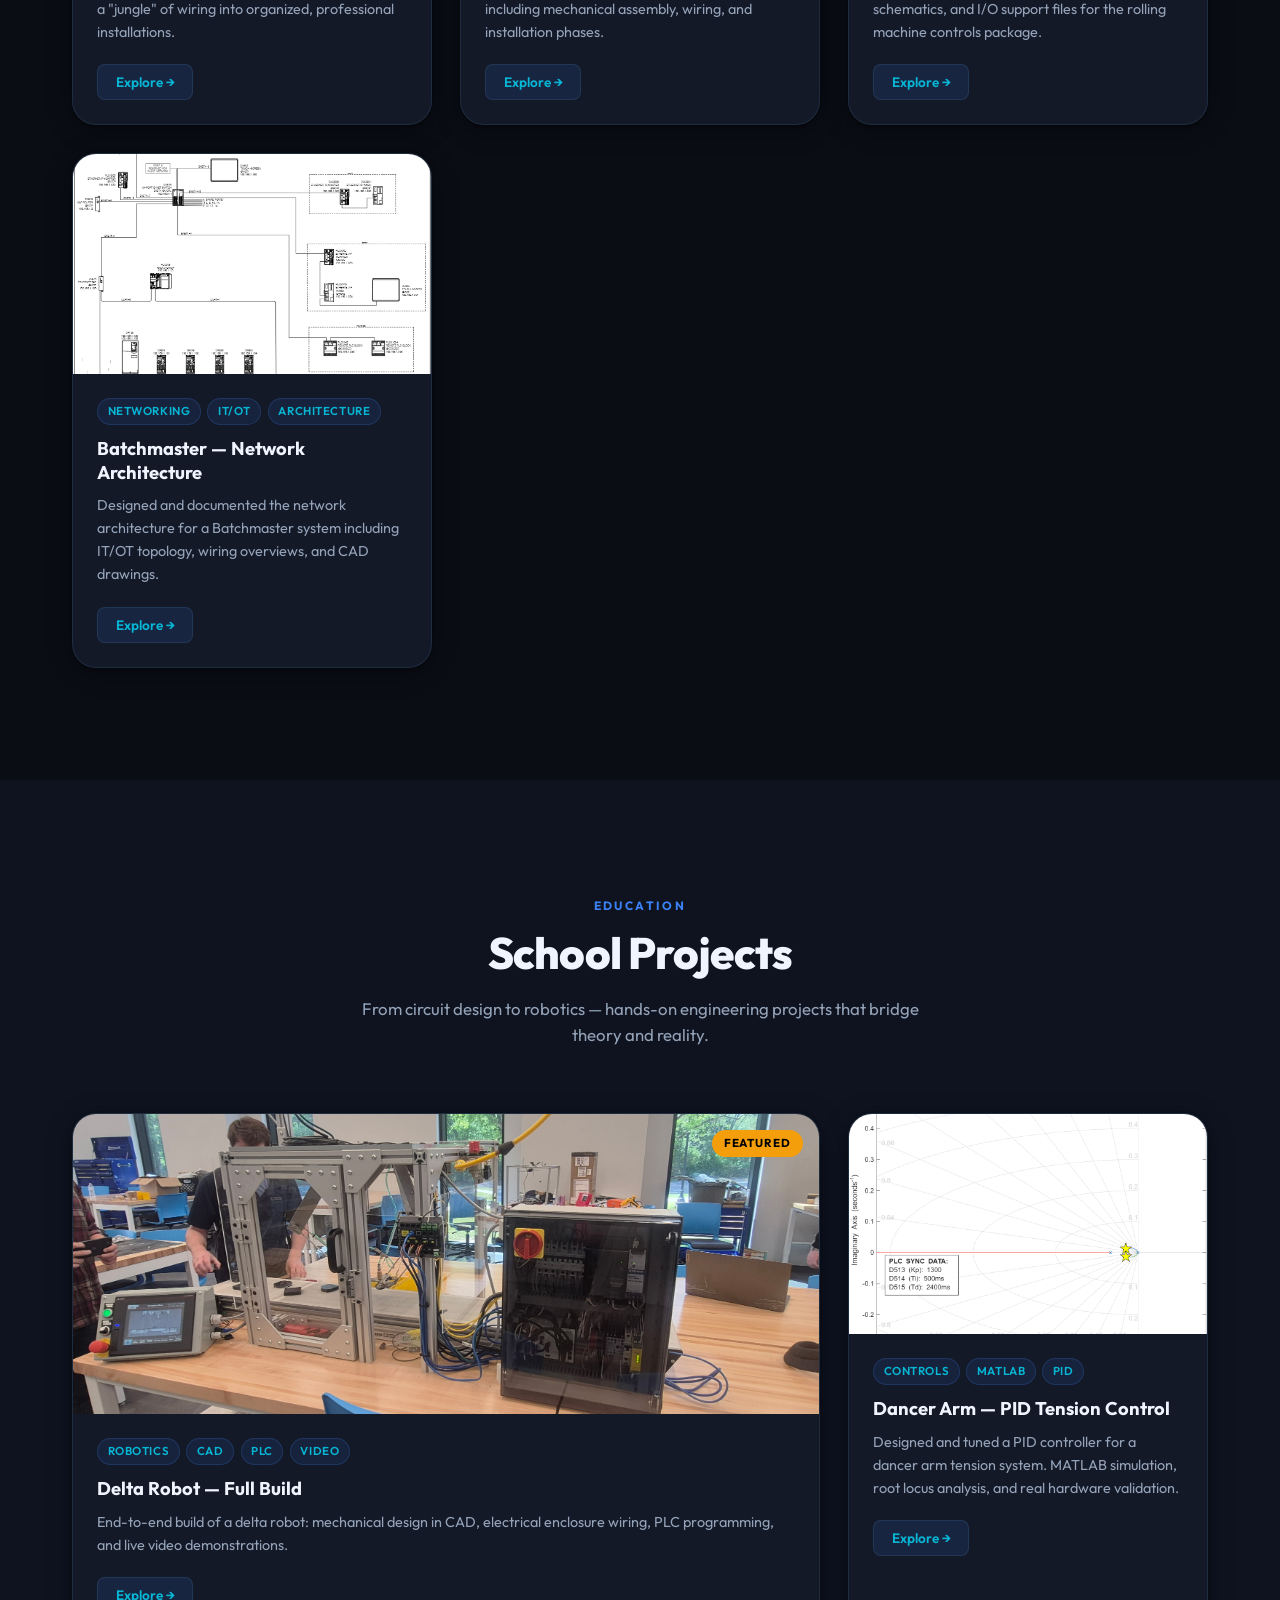
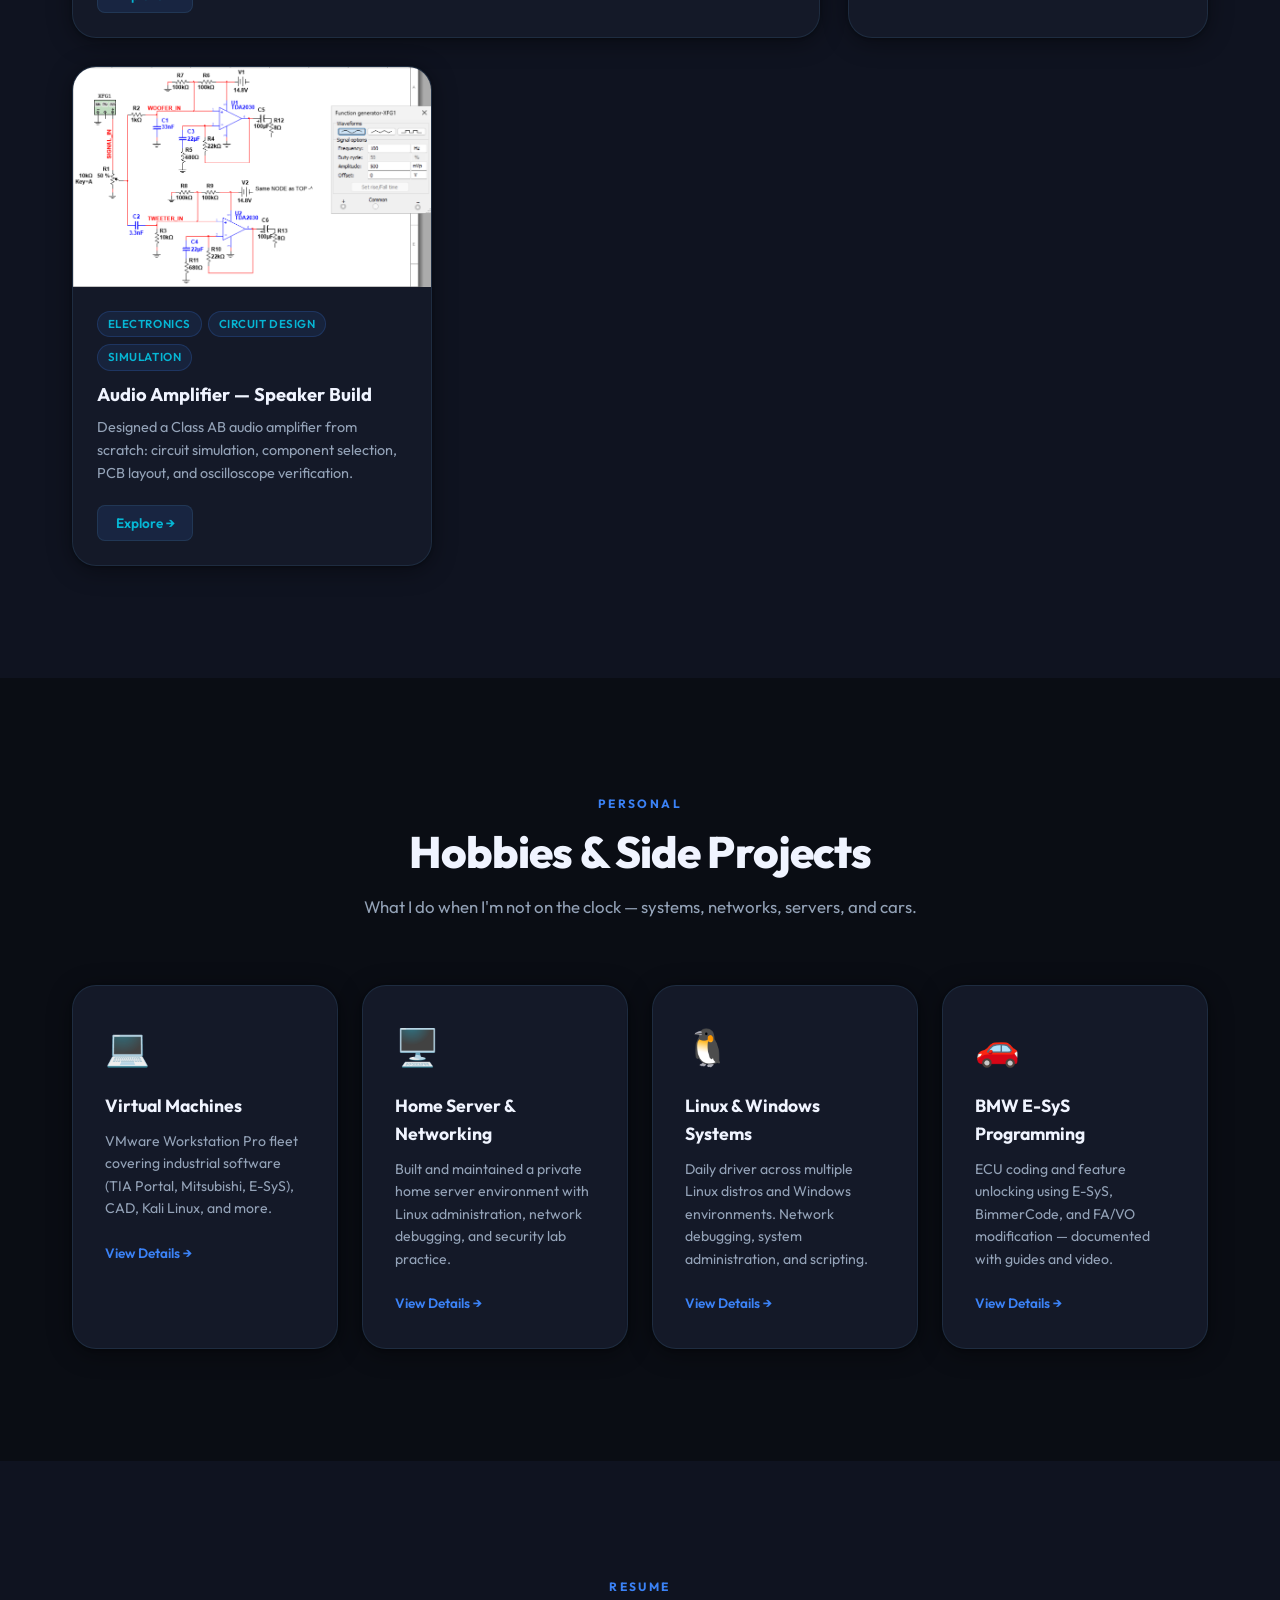
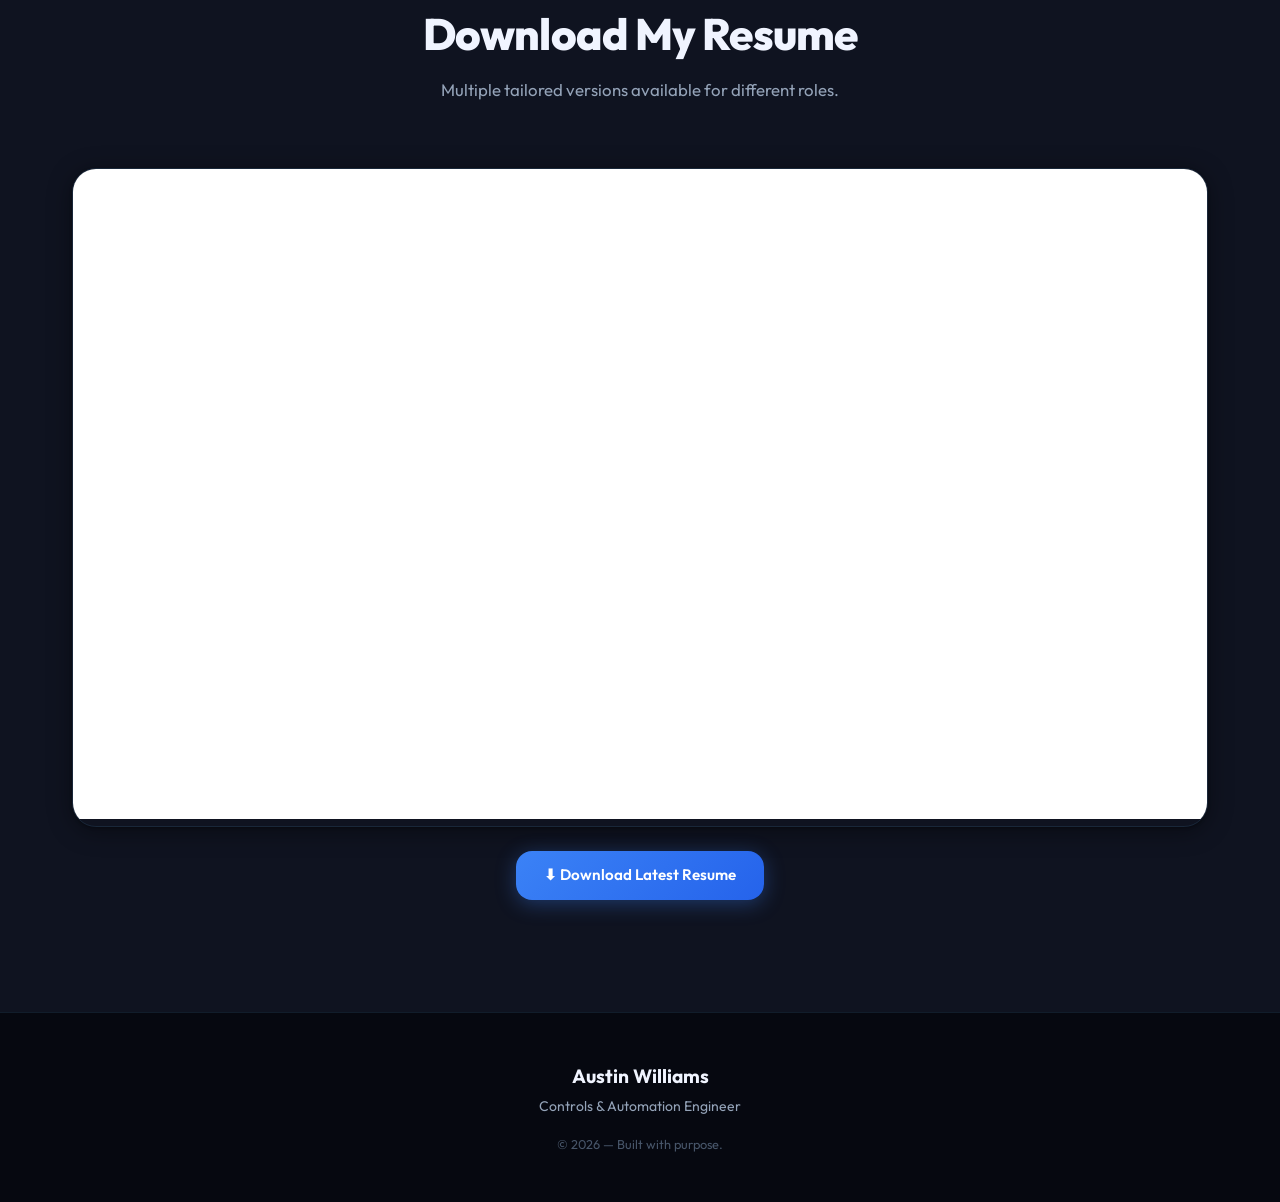
==== commit abd199c6: "Add public portfolio media assets" ====
--- a/index.html
+++ b/index.html
@@ -34,7 +34,7 @@
   ═══════════════════════════════════════════════ -->
   <section id="about" class="hero">
     <div class="hero-bg">
-      <img src="../IMG_1850.JPG" alt="Austin Williams" class="hero-bg-img" />
+      <img src="IMG_1850.JPG" alt="Austin Williams" class="hero-bg-img" />
       <div class="hero-overlay"></div>
     </div>
     <div class="hero-content">
@@ -54,7 +54,7 @@
       </div>
       <div class="hero-actions">
         <a href="#work" class="btn btn-primary">View My Work</a>
-        <a href="../Resumes/Austin Williams Resume 2026.pdf" target="_blank" class="btn btn-outline">Download Resume</a>
+        <a href="Resumes/Austin Williams Resume 2026.pdf" target="_blank" class="btn btn-outline">Download Resume</a>
       </div>
     </div>
     <div class="scroll-indicator">
@@ -78,7 +78,7 @@
         <!-- Card 1: Dept69 Electrical -->
         <div class="project-card reveal" data-project="dept69">
           <div class="project-thumb">
-            <img src="../Work/1_/8718Before.jpg" alt="Dept69 Electrical Enclosure" loading="lazy" />
+            <img src="Work/1_/8718Before.jpg" alt="Dept69 Electrical Enclosure" loading="lazy" />
             <div class="project-thumb-overlay">
               <button class="thumb-btn" onclick="openProject('dept69')">View Project</button>
             </div>
@@ -97,7 +97,7 @@
         <!-- Card 2: Rolling Machine -->
         <div class="project-card reveal" data-project="rolling">
           <div class="project-thumb">
-            <img src="../Work/2_/IMG_2249.JPG" alt="Rolling Machine Build" loading="lazy" />
+            <img src="Work/3_/IMG_2249.JPG" alt="Rolling Machine Build" loading="lazy" />
             <div class="project-thumb-overlay">
               <button class="thumb-btn" onclick="openProject('rolling')">View Project</button>
             </div>
@@ -131,8 +131,8 @@
               <span class="ptag">Schematics</span>
               <span class="ptag">HMI</span>
             </div>
-            <h3 class="project-title">Powder Coater — Control Panel</h3>
-            <p class="project-desc">Full panel build with PLC programming, HMI integration, wiring schematics, and support documentation.</p>
+            <h3 class="project-title">Rolling Machine — Controls Package</h3>
+            <p class="project-desc">PLC documentation, exported logic, wiring schematics, and I/O support files for the rolling machine controls package.</p>
             <button class="btn btn-sm" onclick="openProject('powder')">Explore →</button>
           </div>
         </div>
@@ -140,7 +140,7 @@
         <!-- Card 4: Batchmaster Network -->
         <div class="project-card reveal" data-project="batchmaster">
           <div class="project-thumb">
-            <img src="../Work/4_/NetworkArchitecture/network example.png" alt="Batchmaster Network Architecture" loading="lazy" onerror="this.parentElement.innerHTML='<div class=\'thumb-placeholder network-bg\'><span class=\'thumb-icon\'>🌐</span><span>Network Architecture</span></div>'" />
+            <img src="Work/4_/NetworkArchitecture/network example.png" alt="Batchmaster Network Architecture" loading="lazy" onerror="this.parentElement.innerHTML='<div class=\'thumb-placeholder network-bg\'><span class=\'thumb-icon\'>🌐</span><span>Network Architecture</span></div>'" />
             <div class="project-thumb-overlay">
               <button class="thumb-btn" onclick="openProject('batchmaster')">View Project</button>
             </div>
@@ -177,7 +177,7 @@
         <!-- Delta Robot -->
         <div class="project-card reveal featured" data-project="delta">
           <div class="project-thumb">
-            <img src="../School/2_/Machine_FrontView1.JPG" alt="Delta Robot" loading="lazy" />
+            <img src="School/2_/Machine_FrontView1.JPG" alt="Delta Robot" loading="lazy" />
             <div class="project-thumb-overlay">
               <button class="thumb-btn" onclick="openProject('delta')">View Project</button>
             </div>
@@ -199,7 +199,7 @@
         <!-- PID Project -->
         <div class="project-card reveal" data-project="pid">
           <div class="project-thumb">
-            <img src="../School/1_/PID Project/Root Locus.png" alt="PID Dancer Arm" loading="lazy" />
+            <img src="School/1_/PID Project/Root Locus.png" alt="PID Dancer Arm" loading="lazy" />
             <div class="project-thumb-overlay">
               <button class="thumb-btn" onclick="openProject('pid')">View Project</button>
             </div>
@@ -219,7 +219,7 @@
         <!-- Speaker / Amplifier Project -->
         <div class="project-card reveal" data-project="speaker">
           <div class="project-thumb">
-            <img src="../School/1_/Speaker Project/SIM_CIRC1.PNG" alt="Audio Amplifier Project" loading="lazy" />
+            <img src="School/1_/Speaker Project/SIM_CIRC1.PNG" alt="Audio Amplifier Project" loading="lazy" />
             <div class="project-thumb-overlay">
               <button class="thumb-btn" onclick="openProject('speaker')">View Project</button>
             </div>
@@ -263,8 +263,8 @@
         <div class="hobby-card reveal" onclick="openProject('server')">
           <div class="hobby-icon">🖥️</div>
           <h3>Home Server &amp; Networking</h3>
-          <p>Built and maintained a home server environment with Kali Linux security testing, network monitoring, and custom configurations.</p>
-          <span class="hobby-link">View Setup Guide →</span>
+          <p>Built and maintained a private home server environment with Linux administration, network debugging, and security lab practice.</p>
+          <span class="hobby-link">View Details →</span>
         </div>
 
         <div class="hobby-card reveal" onclick="openProject('linux')">
@@ -298,13 +298,13 @@
       <div class="resume-viewer">
         <iframe
           id="resumeFrame"
-          src="../Resumes/Austin Williams Resume 2026.pdf"
+          src="Resumes/Austin Williams Resume 2026.pdf"
           title="Austin Williams Resume 2026"
           class="resume-iframe"
         ></iframe>
       </div>
       <div class="resume-downloads">
-        <a href="../Resumes/Austin Williams Resume 2026.pdf" target="_blank" class="btn btn-primary">⬇ Download Latest Resume</a>
+        <a href="Resumes/Austin Williams Resume 2026.pdf" target="_blank" class="btn btn-primary">⬇ Download Latest Resume</a>
       </div>
     </div>
   </section>
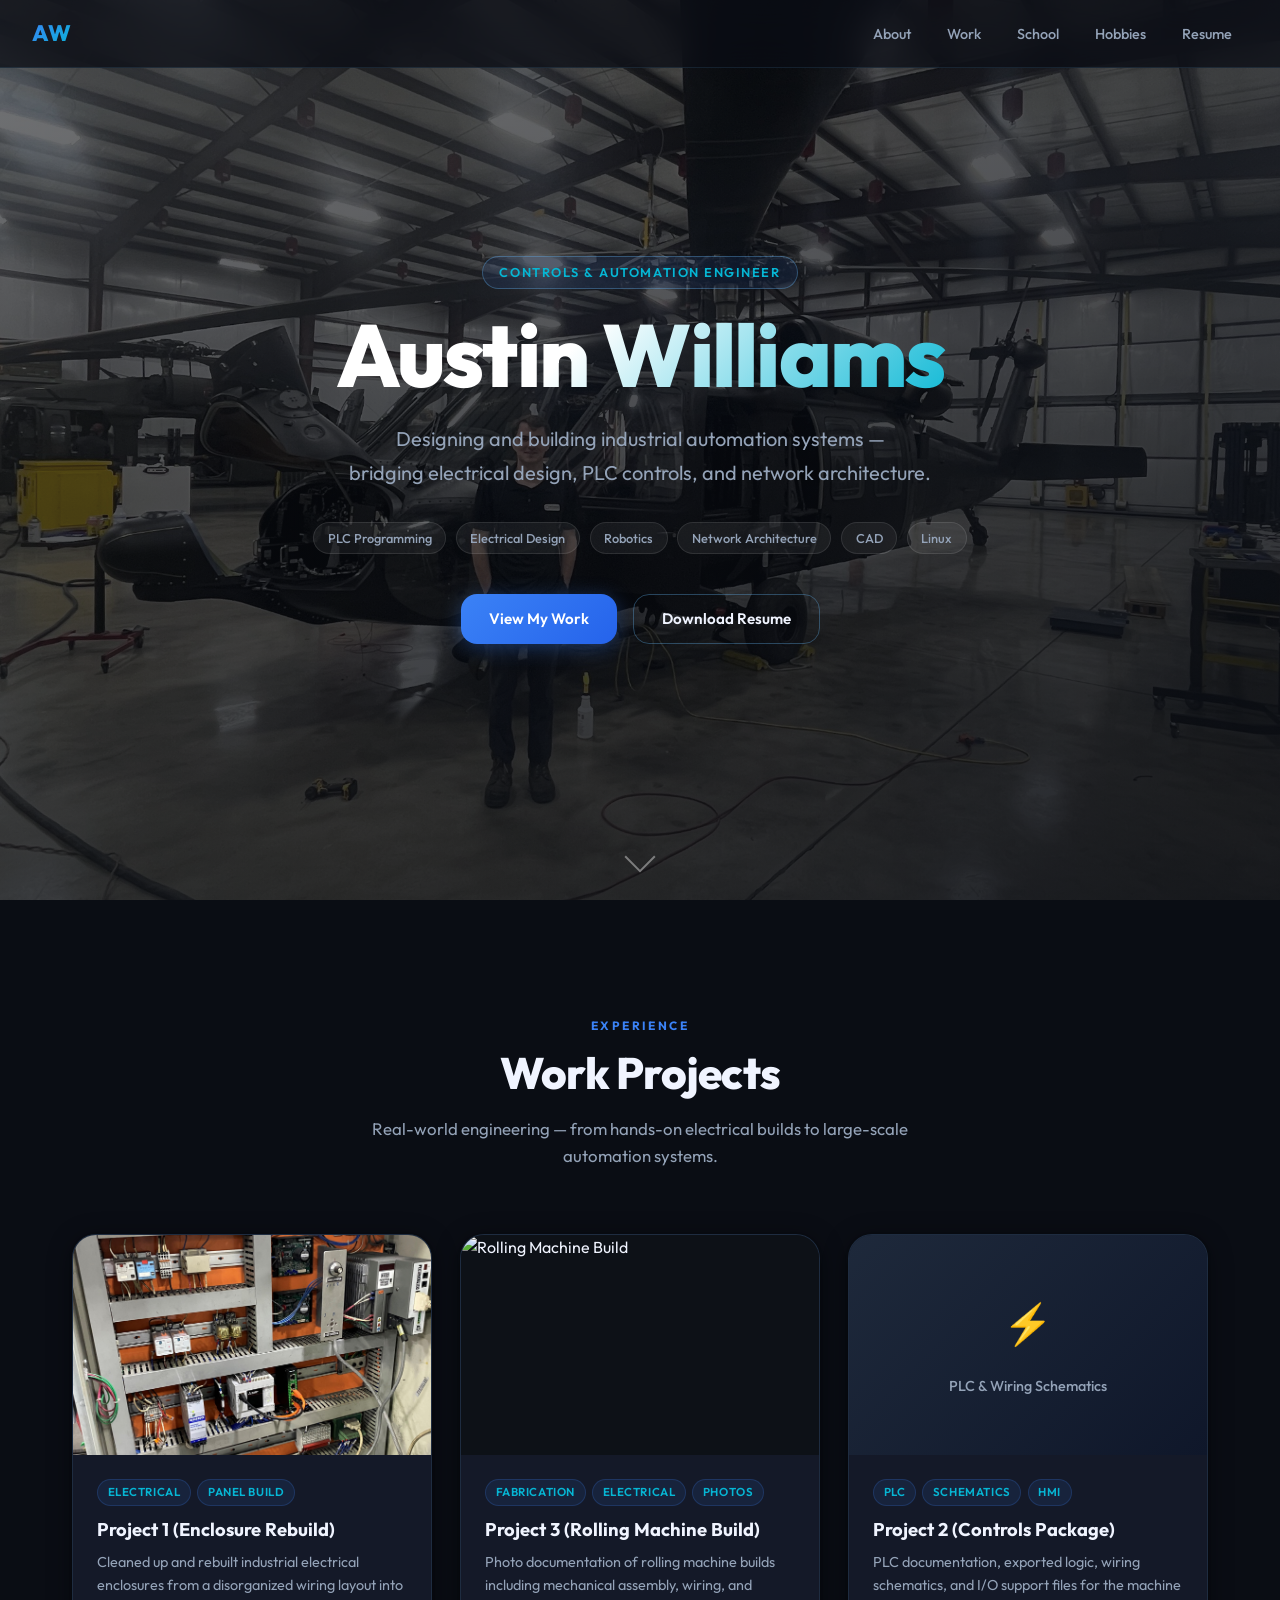
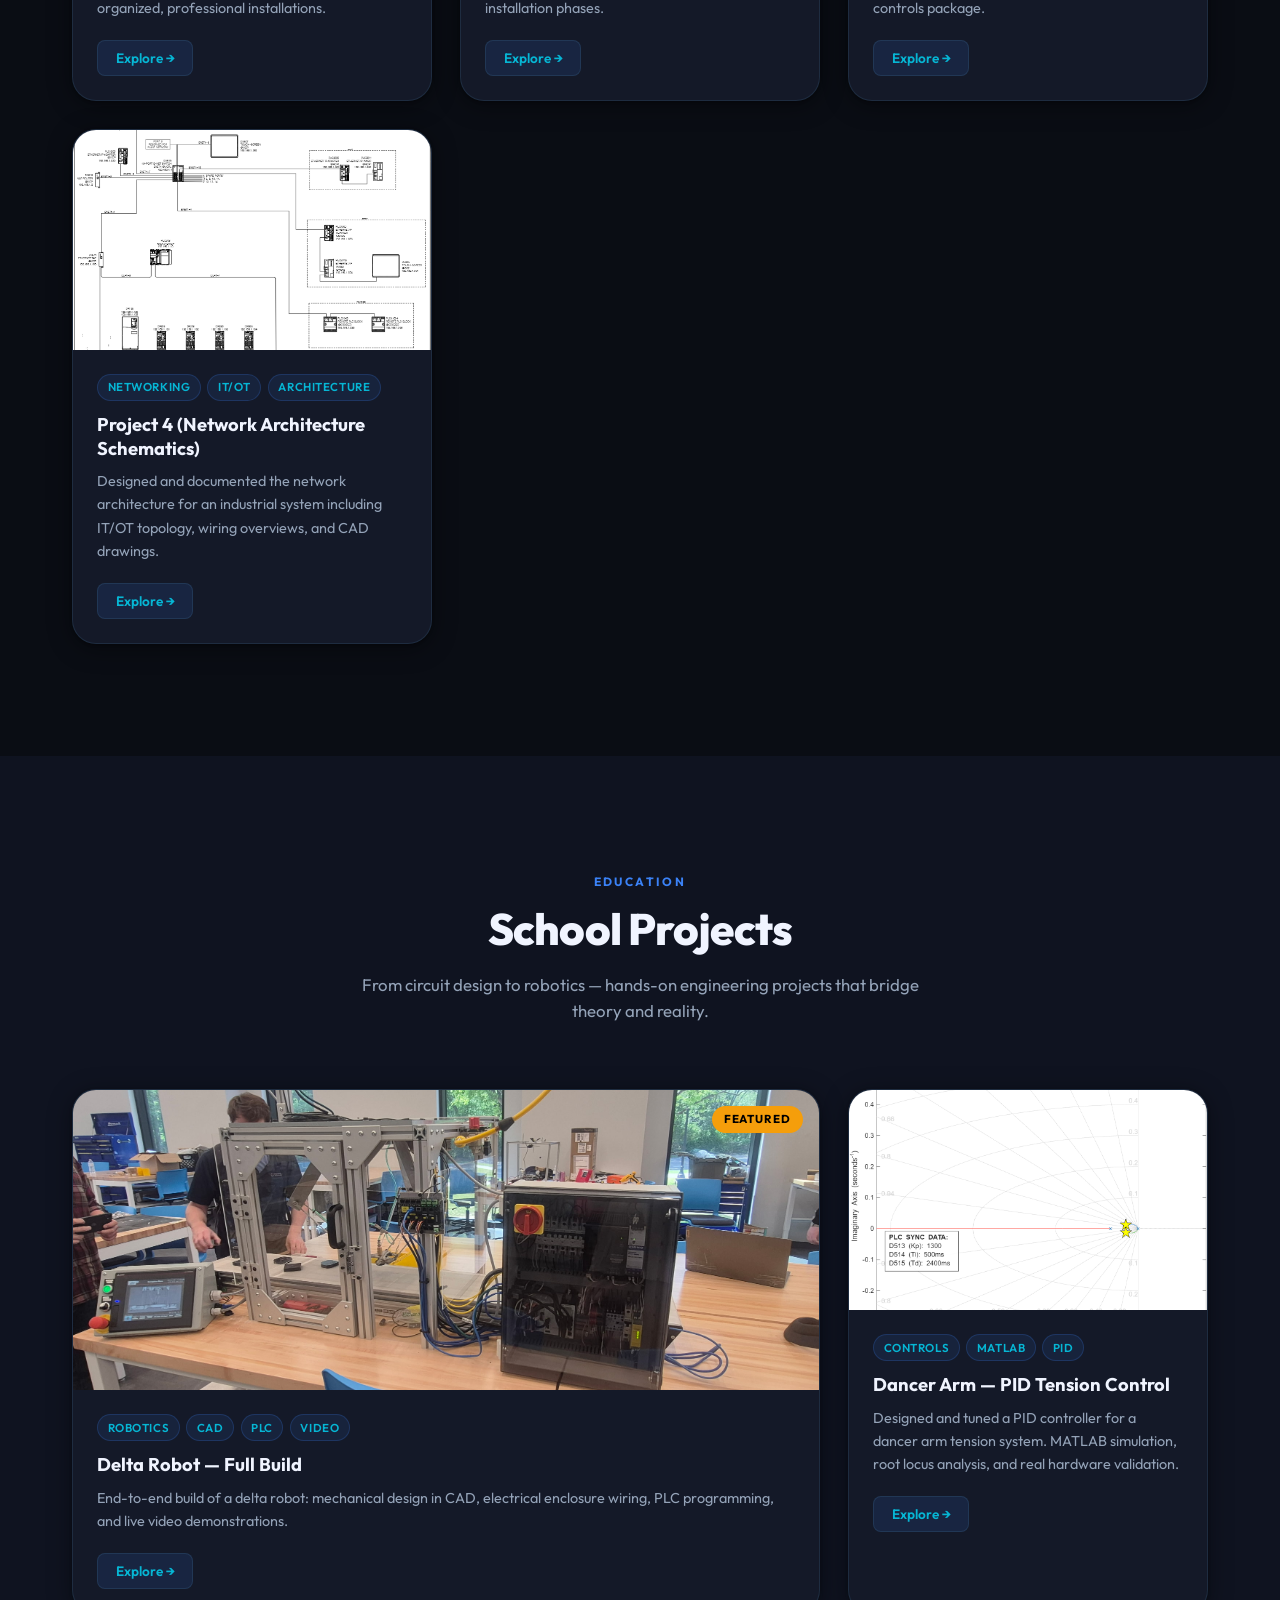
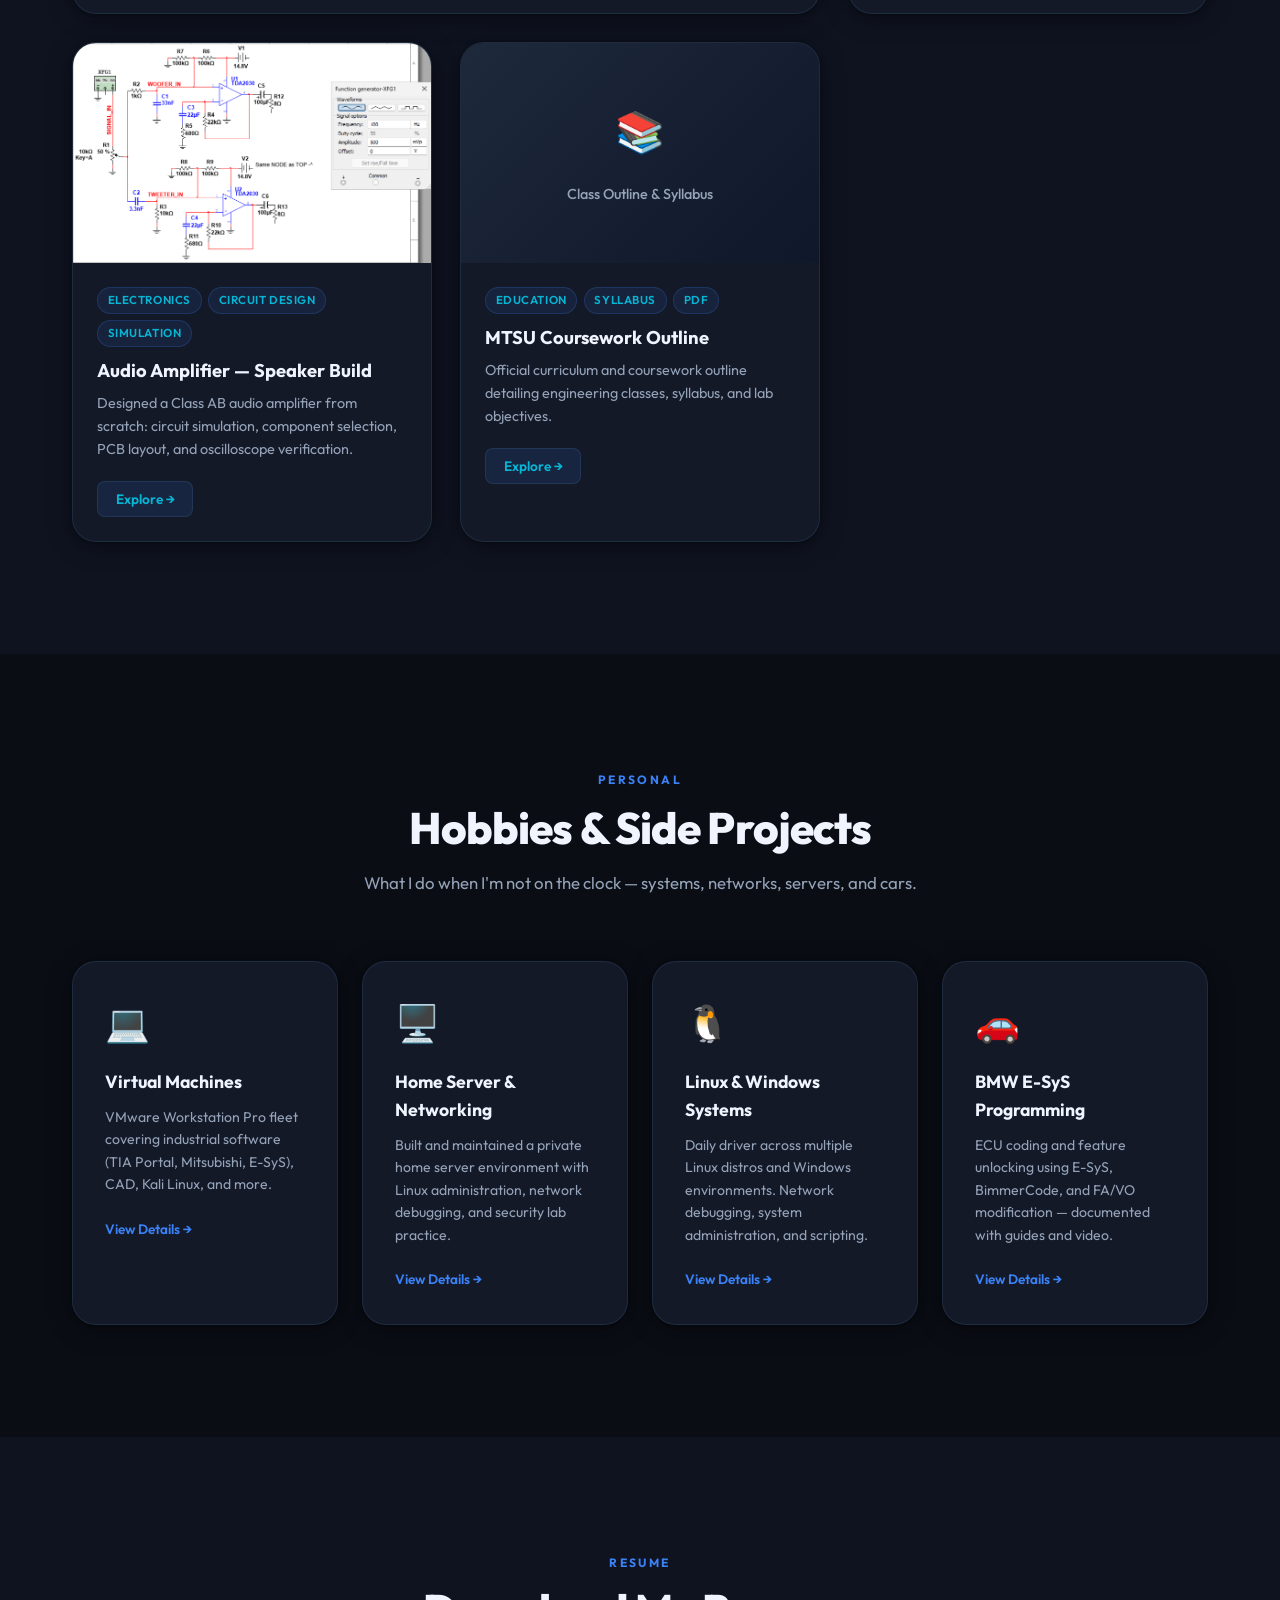
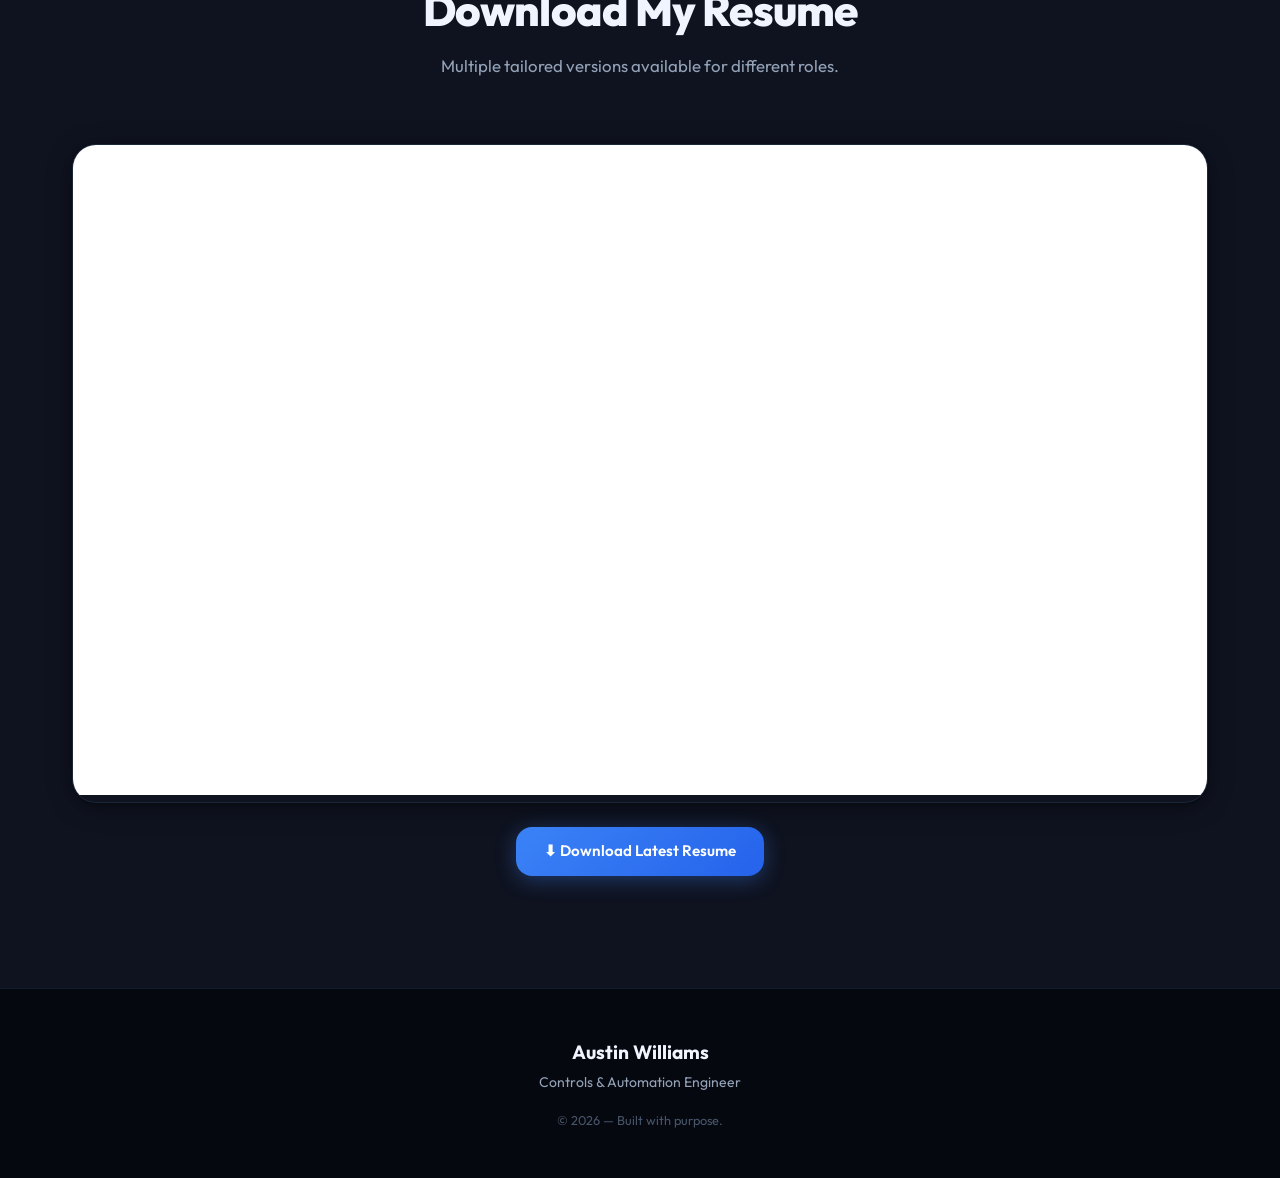
==== commit 51e0d47e: "Implement Session 1 page review feedback from Austin" ====
--- a/index.html
+++ b/index.html
@@ -41,8 +41,8 @@
       <div class="hero-badge">Controls &amp; Automation Engineer</div>
       <h1 class="hero-name">Austin Williams</h1>
       <p class="hero-tagline">
-        Building systems that move, think, and communicate —<br />
-        from electrical enclosures to network architecture.
+        Designing and building industrial automation systems —<br />
+        bridging electrical design, PLC controls, and network architecture.
       </p>
       <div class="hero-tags">
         <span class="tag">PLC Programming</span>
@@ -75,10 +75,10 @@
 
       <div class="projects-grid">
 
-        <!-- Card 1: Dept69 Electrical -->
+        <!-- Card 1: Project 1 (Enclosure Rebuild) -->
         <div class="project-card reveal" data-project="dept69">
           <div class="project-thumb">
-            <img src="Work/1_/8718Before.jpg" alt="Dept69 Electrical Enclosure" loading="lazy" />
+            <img src="Work/1_/8720AfterInstall.jpg" alt="Electrical Enclosure Rebuild" loading="lazy" />
             <div class="project-thumb-overlay">
               <button class="thumb-btn" onclick="openProject('dept69')">View Project</button>
             </div>
@@ -88,13 +88,13 @@
               <span class="ptag">Electrical</span>
               <span class="ptag">Panel Build</span>
             </div>
-            <h3 class="project-title">Dept69 — Electrical Enclosure Rebuild</h3>
-            <p class="project-desc">Cleaned up and rebuilt electrical enclosures from a "jungle" of wiring into organized, professional installations.</p>
+            <h3 class="project-title">Project 1 (Enclosure Rebuild)</h3>
+            <p class="project-desc">Cleaned up and rebuilt industrial electrical enclosures from a disorganized wiring layout into organized, professional installations.</p>
             <button class="btn btn-sm" onclick="openProject('dept69')">Explore →</button>
           </div>
         </div>
 
-        <!-- Card 2: Rolling Machine -->
+        <!-- Card 2: Project 3 (Rolling Machine Build) -->
         <div class="project-card reveal" data-project="rolling">
           <div class="project-thumb">
             <img src="Work/3_/IMG_2249.JPG" alt="Rolling Machine Build" loading="lazy" />
@@ -108,17 +108,17 @@
               <span class="ptag">Electrical</span>
               <span class="ptag">Photos</span>
             </div>
-            <h3 class="project-title">Rolling Machines — Build Documentation</h3>
+            <h3 class="project-title">Project 3 (Rolling Machine Build)</h3>
             <p class="project-desc">Photo documentation of rolling machine builds including mechanical assembly, wiring, and installation phases.</p>
             <button class="btn btn-sm" onclick="openProject('rolling')">Explore →</button>
           </div>
         </div>
 
-        <!-- Card 3: Powder Coater -->
+        <!-- Card 3: Project 2 (Controls Package) -->
         <div class="project-card reveal" data-project="powder">
           <div class="project-thumb">
-            <div class="thumb-placeholder powder-bg">
-              <span class="thumb-icon">⚡</span>
+            <div class="thumb-placeholder powder-bg" style="background: linear-gradient(135deg, #1e293b, #0f172a); display: flex; align-items: center; justify-content: center; flex-direction: column; height: 100%; color: var(--text-secondary);">
+              <span class="thumb-icon" style="font-size: 2.5rem; margin-bottom: 0.5rem; color: var(--accent-2);">⚡</span>
               <span>PLC &amp; Wiring Schematics</span>
             </div>
             <div class="project-thumb-overlay">
@@ -131,16 +131,16 @@
               <span class="ptag">Schematics</span>
               <span class="ptag">HMI</span>
             </div>
-            <h3 class="project-title">Rolling Machine — Controls Package</h3>
-            <p class="project-desc">PLC documentation, exported logic, wiring schematics, and I/O support files for the rolling machine controls package.</p>
+            <h3 class="project-title">Project 2 (Controls Package)</h3>
+            <p class="project-desc">PLC documentation, exported logic, wiring schematics, and I/O support files for the machine controls package.</p>
             <button class="btn btn-sm" onclick="openProject('powder')">Explore →</button>
           </div>
         </div>
 
-        <!-- Card 4: Batchmaster Network -->
+        <!-- Card 4: Project 4 (Network Architecture Schematics) -->
         <div class="project-card reveal" data-project="batchmaster">
           <div class="project-thumb">
-            <img src="Work/4_/NetworkArchitecture/network example.png" alt="Batchmaster Network Architecture" loading="lazy" onerror="this.parentElement.innerHTML='<div class=\'thumb-placeholder network-bg\'><span class=\'thumb-icon\'>🌐</span><span>Network Architecture</span></div>'" />
+            <img src="Work/4_/NetworkArchitecture/network example.png" alt="Network Architecture" loading="lazy" onerror="this.parentElement.innerHTML='<div class=\'thumb-placeholder network-bg\'><span class=\'thumb-icon\'>🌐</span><span>Network Architecture</span></div>'" />
             <div class="project-thumb-overlay">
               <button class="thumb-btn" onclick="openProject('batchmaster')">View Project</button>
             </div>
@@ -151,8 +151,8 @@
               <span class="ptag">IT/OT</span>
               <span class="ptag">Architecture</span>
             </div>
-            <h3 class="project-title">Batchmaster — Network Architecture</h3>
-            <p class="project-desc">Designed and documented the network architecture for a Batchmaster system including IT/OT topology, wiring overviews, and CAD drawings.</p>
+            <h3 class="project-title">Project 4 (Network Architecture Schematics)</h3>
+            <p class="project-desc">Designed and documented the network architecture for an industrial system including IT/OT topology, wiring overviews, and CAD drawings.</p>
             <button class="btn btn-sm" onclick="openProject('batchmaster')">Explore →</button>
           </div>
         </div>
@@ -177,7 +177,10 @@
         <!-- Delta Robot -->
         <div class="project-card reveal featured" data-project="delta">
           <div class="project-thumb">
-            <img src="School/2_/Machine_FrontView1.JPG" alt="Delta Robot" loading="lazy" />
+            <video class="project-video-preview" autoplay loop muted playsinline poster="School/2_/Machine_FrontView1.JPG">
+              <source src="School/2_/Video1.MP4" type="video/mp4" />
+              Your browser does not support the video tag.
+            </video>
             <div class="project-thumb-overlay">
               <button class="thumb-btn" onclick="openProject('delta')">View Project</button>
             </div>
@@ -236,7 +239,28 @@
           </div>
         </div>
 
-      </div>
+        <!-- Course Outline / Syllabus -->
+        <div class="project-card reveal" data-project="syllabus">
+          <div class="project-thumb">
+            <div class="thumb-placeholder course-bg" style="background: linear-gradient(135deg, #1e293b, #0f172a); display: flex; align-items: center; justify-content: center; flex-direction: column; height: 100%; color: var(--text-secondary);">
+              <span class="thumb-icon" style="font-size: 2.5rem; margin-bottom: 0.5rem; color: var(--accent-2);">📚</span>
+              <span>Class Outline &amp; Syllabus</span>
+            </div>
+            <div class="project-thumb-overlay">
+              <button class="thumb-btn" onclick="openProject('syllabus')">View Syllabus</button>
+            </div>
+          </div>
+          <div class="project-info">
+            <div class="project-tags">
+              <span class="ptag">Education</span>
+              <span class="ptag">Syllabus</span>
+              <span class="ptag">PDF</span>
+            </div>
+            <h3 class="project-title">MTSU Coursework Outline</h3>
+            <p class="project-desc">Official curriculum and coursework outline detailing engineering classes, syllabus, and lab objectives.</p>
+            <button class="btn btn-sm" onclick="openProject('syllabus')">Explore →</button>
+          </div>
+        </div>
     </div>
   </section>
 
@@ -298,7 +322,7 @@
       <div class="resume-viewer">
         <iframe
           id="resumeFrame"
-          src="Resumes/Austin Williams Resume 2026.pdf"
+          src="Resumes/Austin Williams Resume 2026.pdf#navpanes=0"
           title="Austin Williams Resume 2026"
           class="resume-iframe"
         ></iframe>
--- a/style.css
+++ b/style.css
@@ -159,7 +159,7 @@
   width: 100%; height: 100%;
   object-fit: cover;
   object-position: center 30%;
-  filter: brightness(0.45) saturate(0.7);
+  filter: brightness(0.6) saturate(0.85);
   transform: scale(1.05);
   animation: heroZoom 20s ease-in-out infinite alternate;
 }
@@ -174,9 +174,9 @@
   inset: 0;
   background: linear-gradient(
     160deg,
-    rgba(10,13,20,0.3) 0%,
-    rgba(10,13,20,0.6) 50%,
-    rgba(10,13,20,0.92) 100%
+    rgba(10,13,20,0.25) 0%,
+    rgba(10,13,20,0.55) 50%,
+    rgba(10,13,20,0.85) 100%
   );
 }
 
@@ -421,13 +421,15 @@
   height: 300px;
 }
 
-.project-thumb img {
+.project-thumb img,
+.project-thumb video {
   width: 100%; height: 100%;
   object-fit: cover;
   transition: transform 0.5s ease;
 }
 
-.project-card:hover .project-thumb img {
+.project-card:hover .project-thumb img,
+.project-card:hover .project-thumb video {
   transform: scale(1.06);
 }
 
@@ -930,6 +932,76 @@
 }
 
 /* ═══════════════════════════════════════════════════════
+   BEFORE & AFTER COMPARISON GALLERY
+   Used in Project 1 (Enclosure Rebuild)
+═══════════════════════════════════════════════════════ */
+.comparison-gallery {
+  display: flex;
+  flex-direction: column;
+  gap: 1.5rem;
+  margin-bottom: 2rem;
+}
+
+.comparison-row {
+  display: flex;
+  align-items: center;
+  gap: 1rem;
+}
+
+.comparison-card {
+  flex: 1;
+  position: relative;
+  border-radius: var(--radius-md);
+  overflow: hidden;
+  border: 1px solid var(--border);
+  background: var(--bg-card);
+  transition: var(--transition);
+}
+
+.comparison-card img {
+  width: 100%;
+  height: 200px;
+  object-fit: cover;
+  display: block;
+  transition: transform 0.5s ease;
+  cursor: zoom-in;
+}
+
+.comparison-card:hover img {
+  transform: scale(1.03);
+}
+
+.comparison-card:hover {
+  border-color: var(--border-hover);
+}
+
+.comparison-label {
+  padding: 0.5rem;
+  text-align: center;
+  font-size: 0.85rem;
+  font-weight: 500;
+  background: rgba(20, 25, 40, 0.85);
+  border-top: 1px solid var(--border);
+}
+
+.comparison-arrow {
+  font-size: 1.5rem;
+  color: var(--accent-2);
+  user-select: none;
+  font-weight: bold;
+}
+
+@media (max-width: 600px) {
+  .comparison-row {
+    flex-direction: column;
+  }
+  .comparison-arrow {
+    transform: rotate(90deg);
+    margin: 0.25rem 0;
+  }
+}
+
+/* ═══════════════════════════════════════════════════════
    RESPONSIVE
 ═══════════════════════════════════════════════════════ */
 @media (max-width: 768px) {
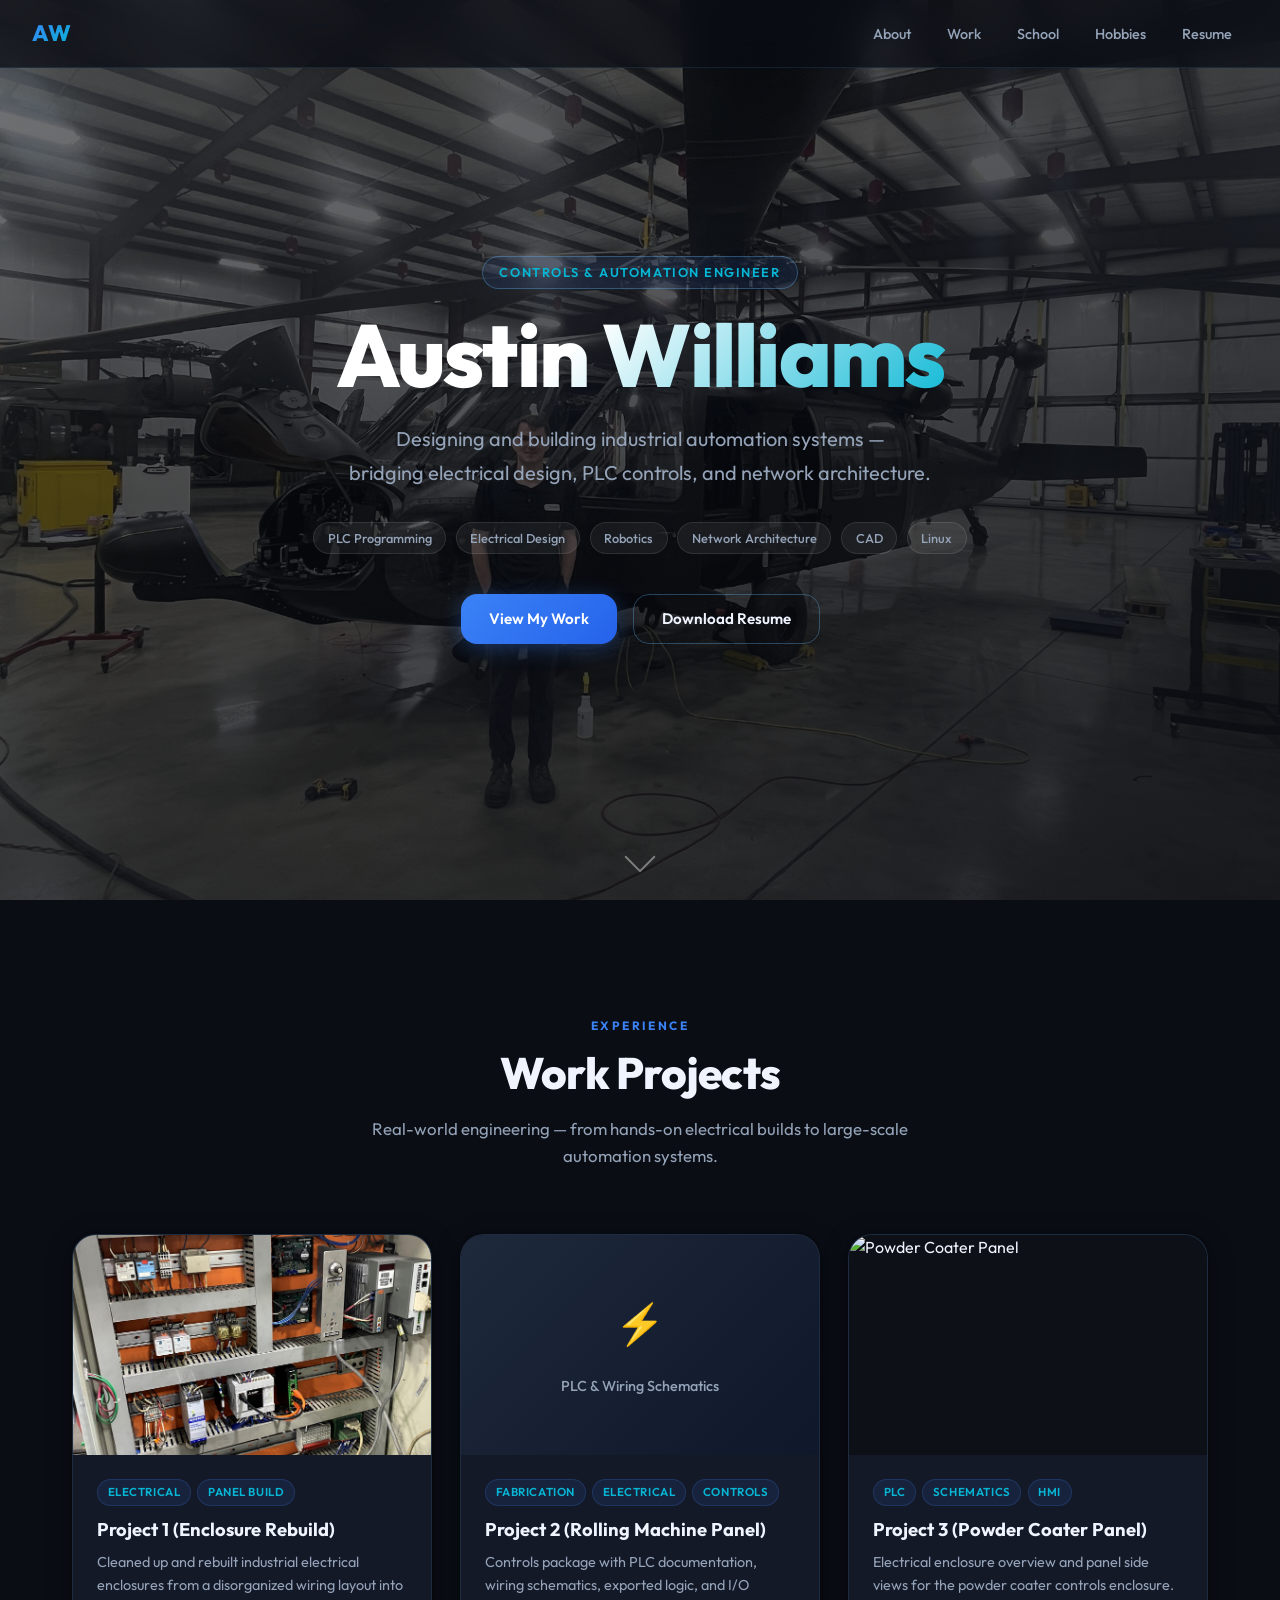
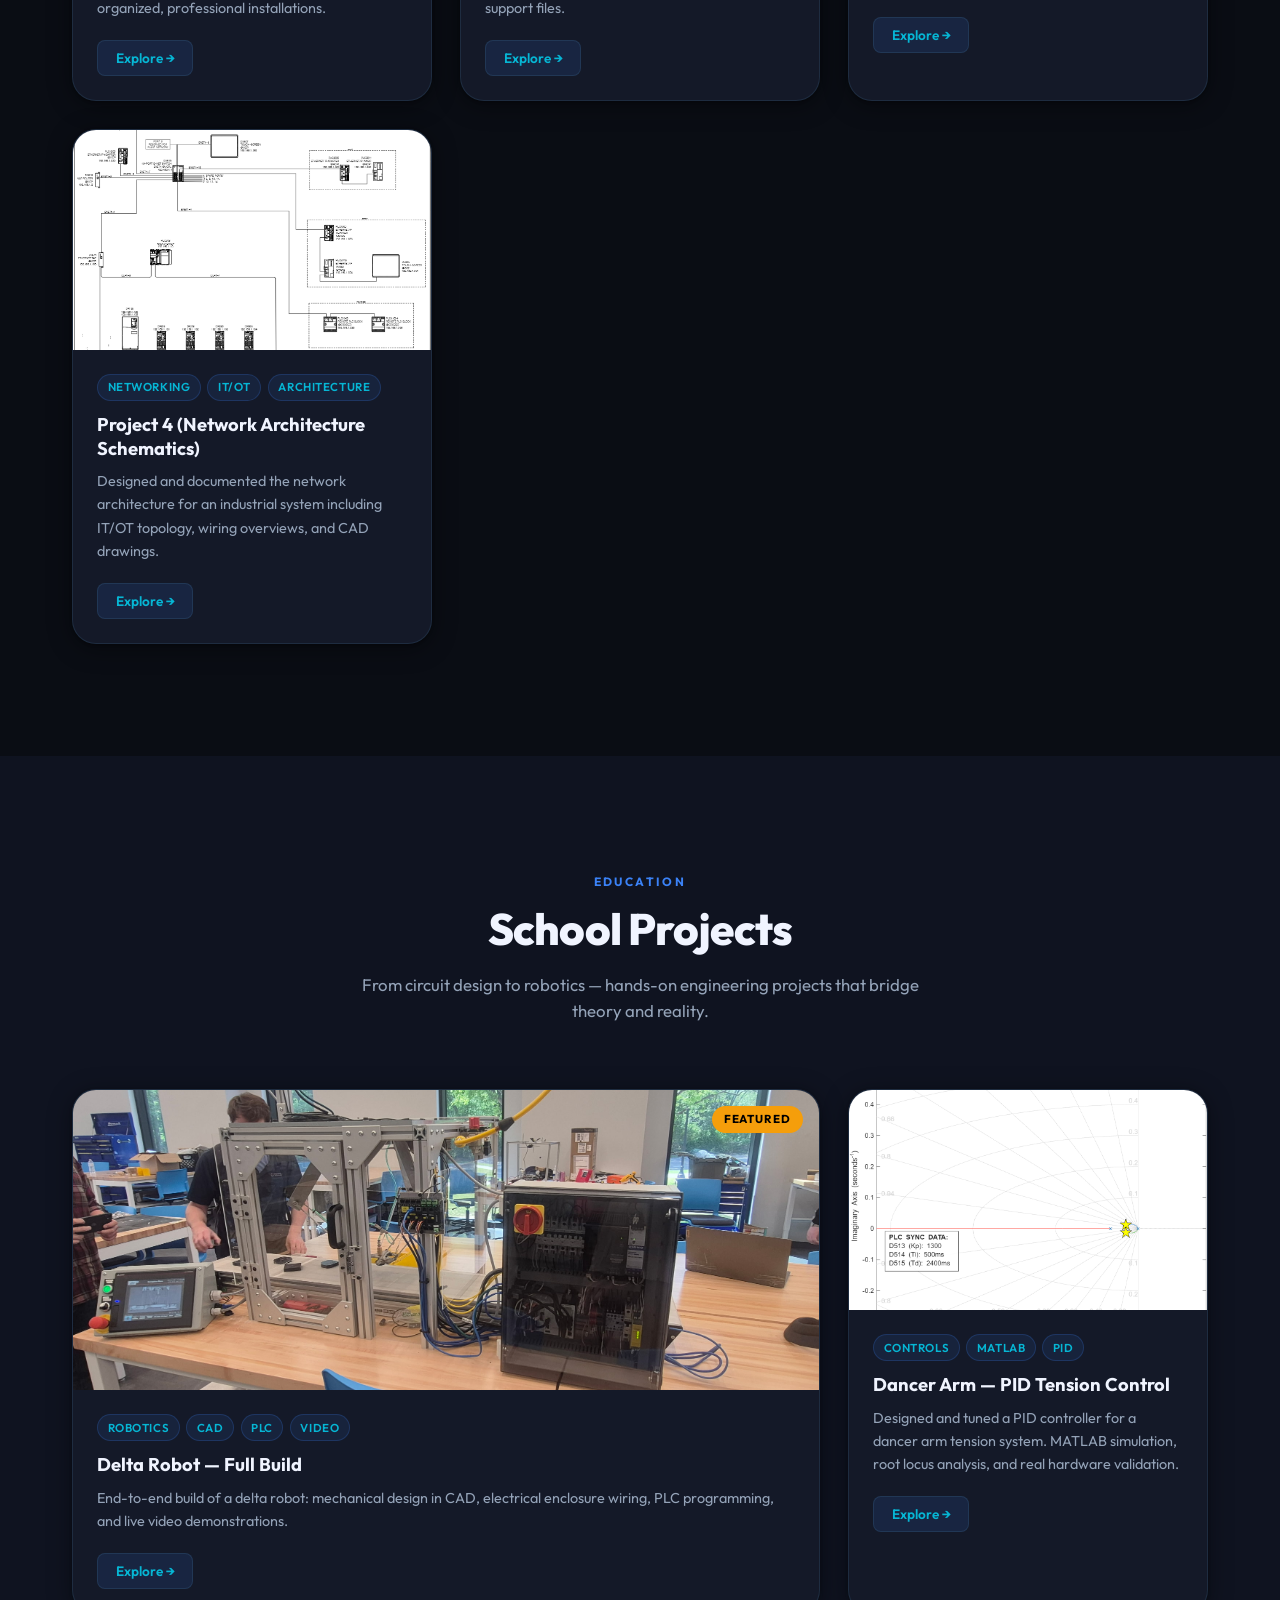
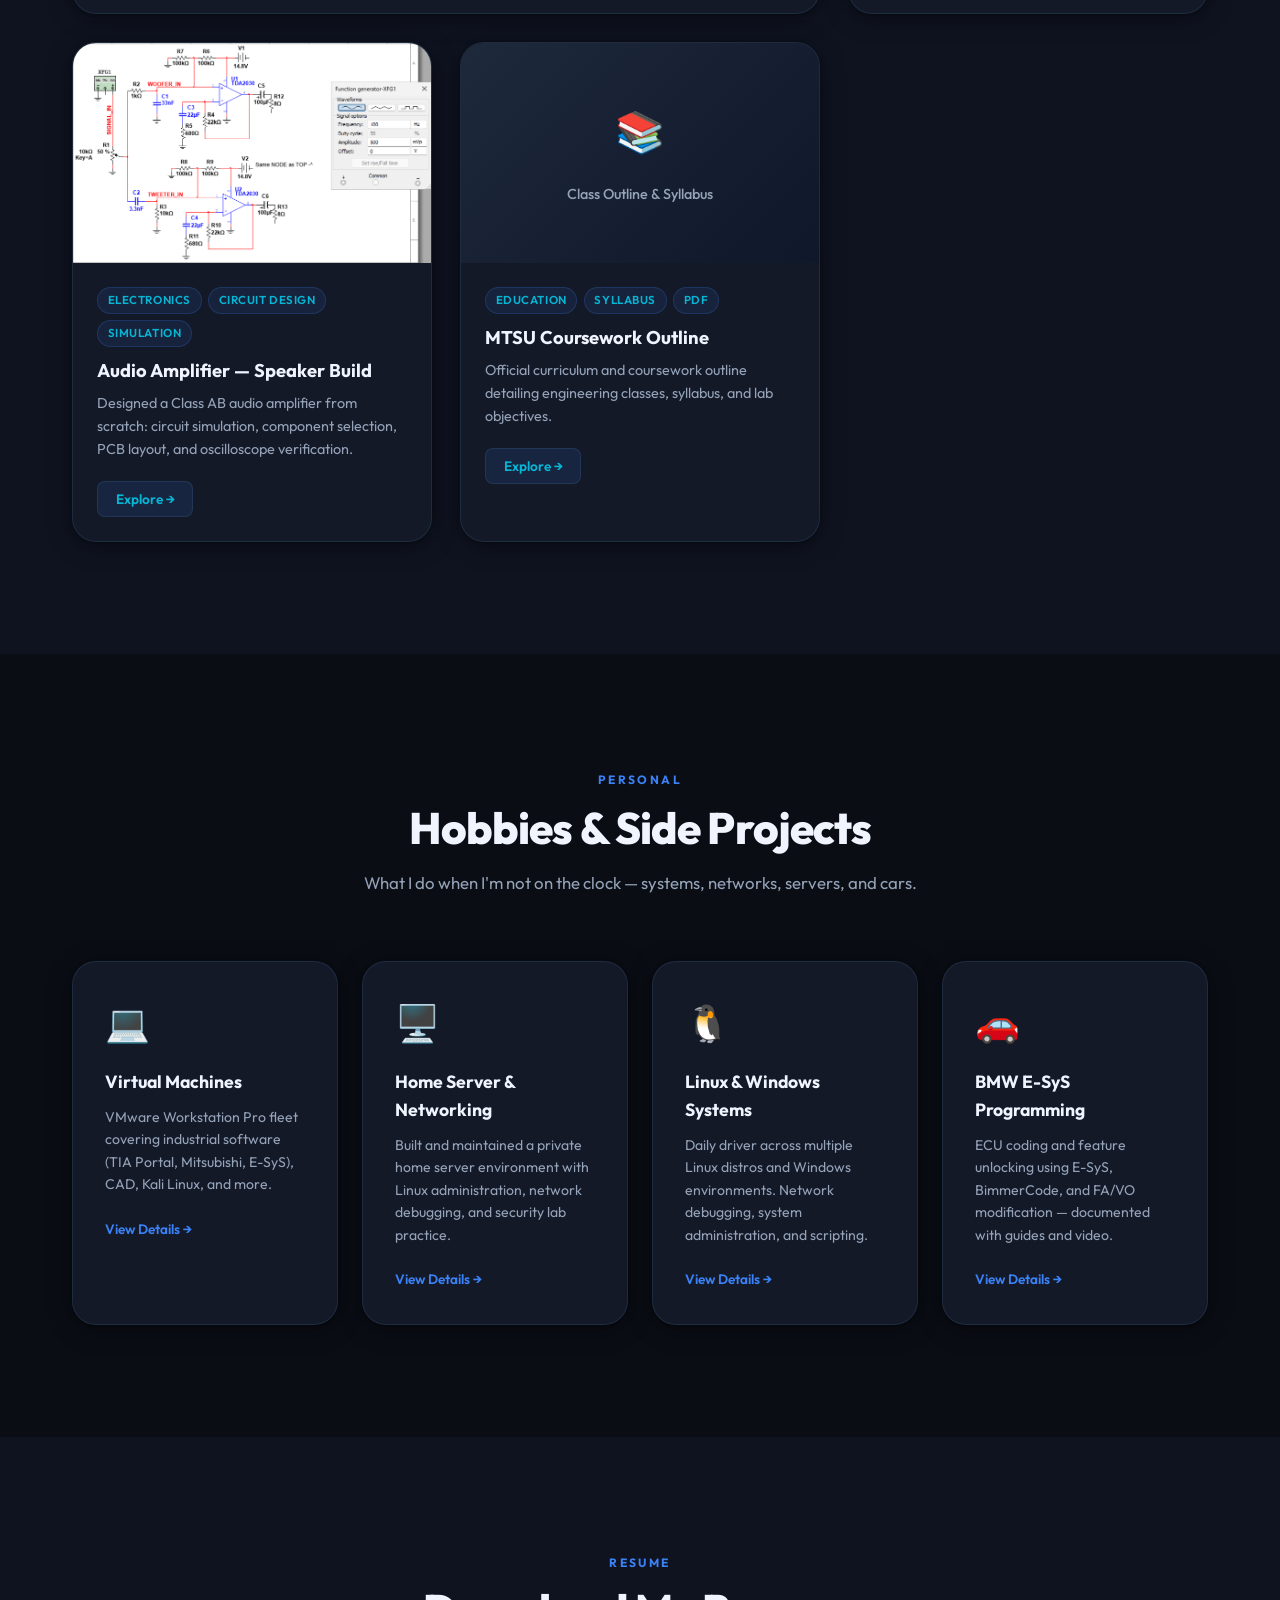
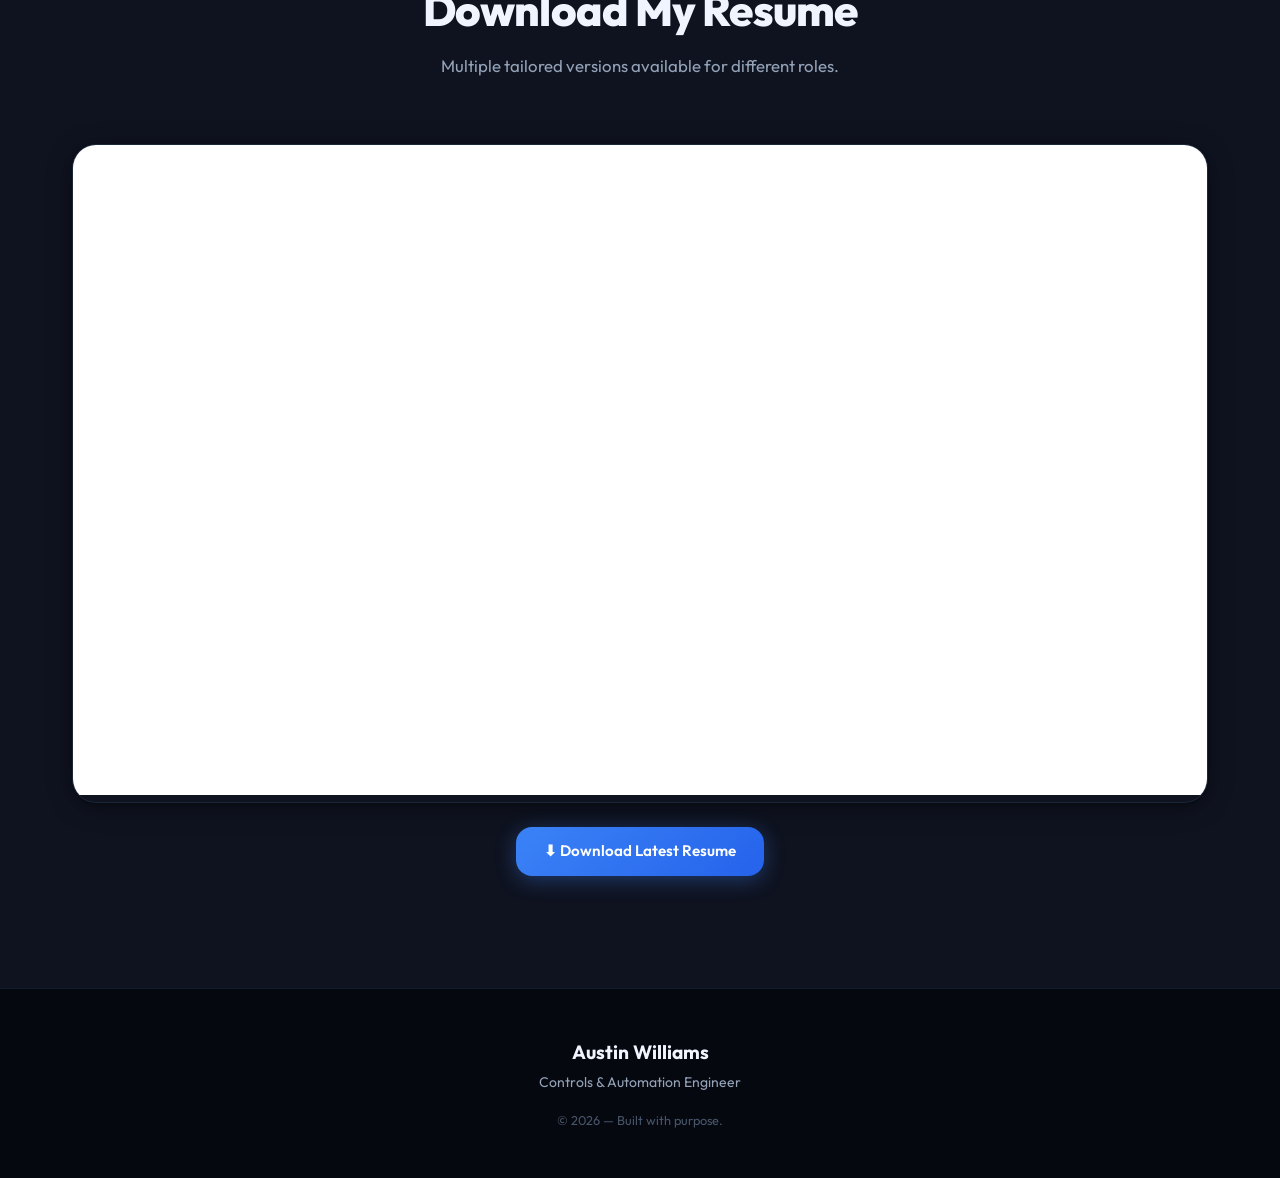
==== commit c3f8ce15: "Refine project mapping for Project 2 and 3, add powder coater enclosure photos, and fix orientations" ====
--- a/index.html
+++ b/index.html
@@ -94,34 +94,34 @@
           </div>
         </div>
 
-        <!-- Card 2: Project 3 (Rolling Machine Build) -->
+        <!-- Card 2: Project 2 (Rolling Machine Panel) -->
         <div class="project-card reveal" data-project="rolling">
-          <div class="project-thumb">
-            <img src="Work/3_/IMG_2249.JPG" alt="Rolling Machine Build" loading="lazy" />
-            <div class="project-thumb-overlay">
-              <button class="thumb-btn" onclick="openProject('rolling')">View Project</button>
-            </div>
-          </div>
-          <div class="project-info">
-            <div class="project-tags">
-              <span class="ptag">Fabrication</span>
-              <span class="ptag">Electrical</span>
-              <span class="ptag">Photos</span>
-            </div>
-            <h3 class="project-title">Project 3 (Rolling Machine Build)</h3>
-            <p class="project-desc">Photo documentation of rolling machine builds including mechanical assembly, wiring, and installation phases.</p>
-            <button class="btn btn-sm" onclick="openProject('rolling')">Explore →</button>
-          </div>
-        </div>
-
-        <!-- Card 3: Project 2 (Controls Package) -->
-        <div class="project-card reveal" data-project="powder">
           <div class="project-thumb">
             <div class="thumb-placeholder powder-bg" style="background: linear-gradient(135deg, #1e293b, #0f172a); display: flex; align-items: center; justify-content: center; flex-direction: column; height: 100%; color: var(--text-secondary);">
               <span class="thumb-icon" style="font-size: 2.5rem; margin-bottom: 0.5rem; color: var(--accent-2);">⚡</span>
               <span>PLC &amp; Wiring Schematics</span>
             </div>
             <div class="project-thumb-overlay">
+              <button class="thumb-btn" onclick="openProject('rolling')">View Project</button>
+            </div>
+          </div>
+          <div class="project-info">
+            <div class="project-tags">
+              <span class="ptag">Fabrication</span>
+              <span class="ptag">Electrical</span>
+              <span class="ptag">Controls</span>
+            </div>
+            <h3 class="project-title">Project 2 (Rolling Machine Panel)</h3>
+            <p class="project-desc">Controls package with PLC documentation, wiring schematics, exported logic, and I/O support files.</p>
+            <button class="btn btn-sm" onclick="openProject('rolling')">Explore →</button>
+          </div>
+        </div>
+
+        <!-- Card 3: Project 3 (Powder Coater Panel) -->
+        <div class="project-card reveal" data-project="powder">
+          <div class="project-thumb">
+            <img src="Work/3_/IMG_2257.JPG" alt="Powder Coater Panel" loading="lazy" />
+            <div class="project-thumb-overlay">
               <button class="thumb-btn" onclick="openProject('powder')">View Project</button>
             </div>
           </div>
@@ -131,8 +131,8 @@
               <span class="ptag">Schematics</span>
               <span class="ptag">HMI</span>
             </div>
-            <h3 class="project-title">Project 2 (Controls Package)</h3>
-            <p class="project-desc">PLC documentation, exported logic, wiring schematics, and I/O support files for the machine controls package.</p>
+            <h3 class="project-title">Project 3 (Powder Coater Panel)</h3>
+            <p class="project-desc">Electrical enclosure overview and panel side views for the powder coater controls enclosure.</p>
             <button class="btn btn-sm" onclick="openProject('powder')">Explore →</button>
           </div>
         </div>
--- a/style.css
+++ b/style.css
@@ -741,6 +741,17 @@
   transform: scale(1.02);
 }
 
+.modal-gallery figure {
+  margin: 0;
+}
+
+.modal-gallery figcaption {
+  color: var(--text-muted);
+  font-size: 0.82rem;
+  margin-top: 0.45rem;
+  text-align: center;
+}
+
 .modal-video-wrap {
   border-radius: var(--radius-md);
   overflow: hidden;
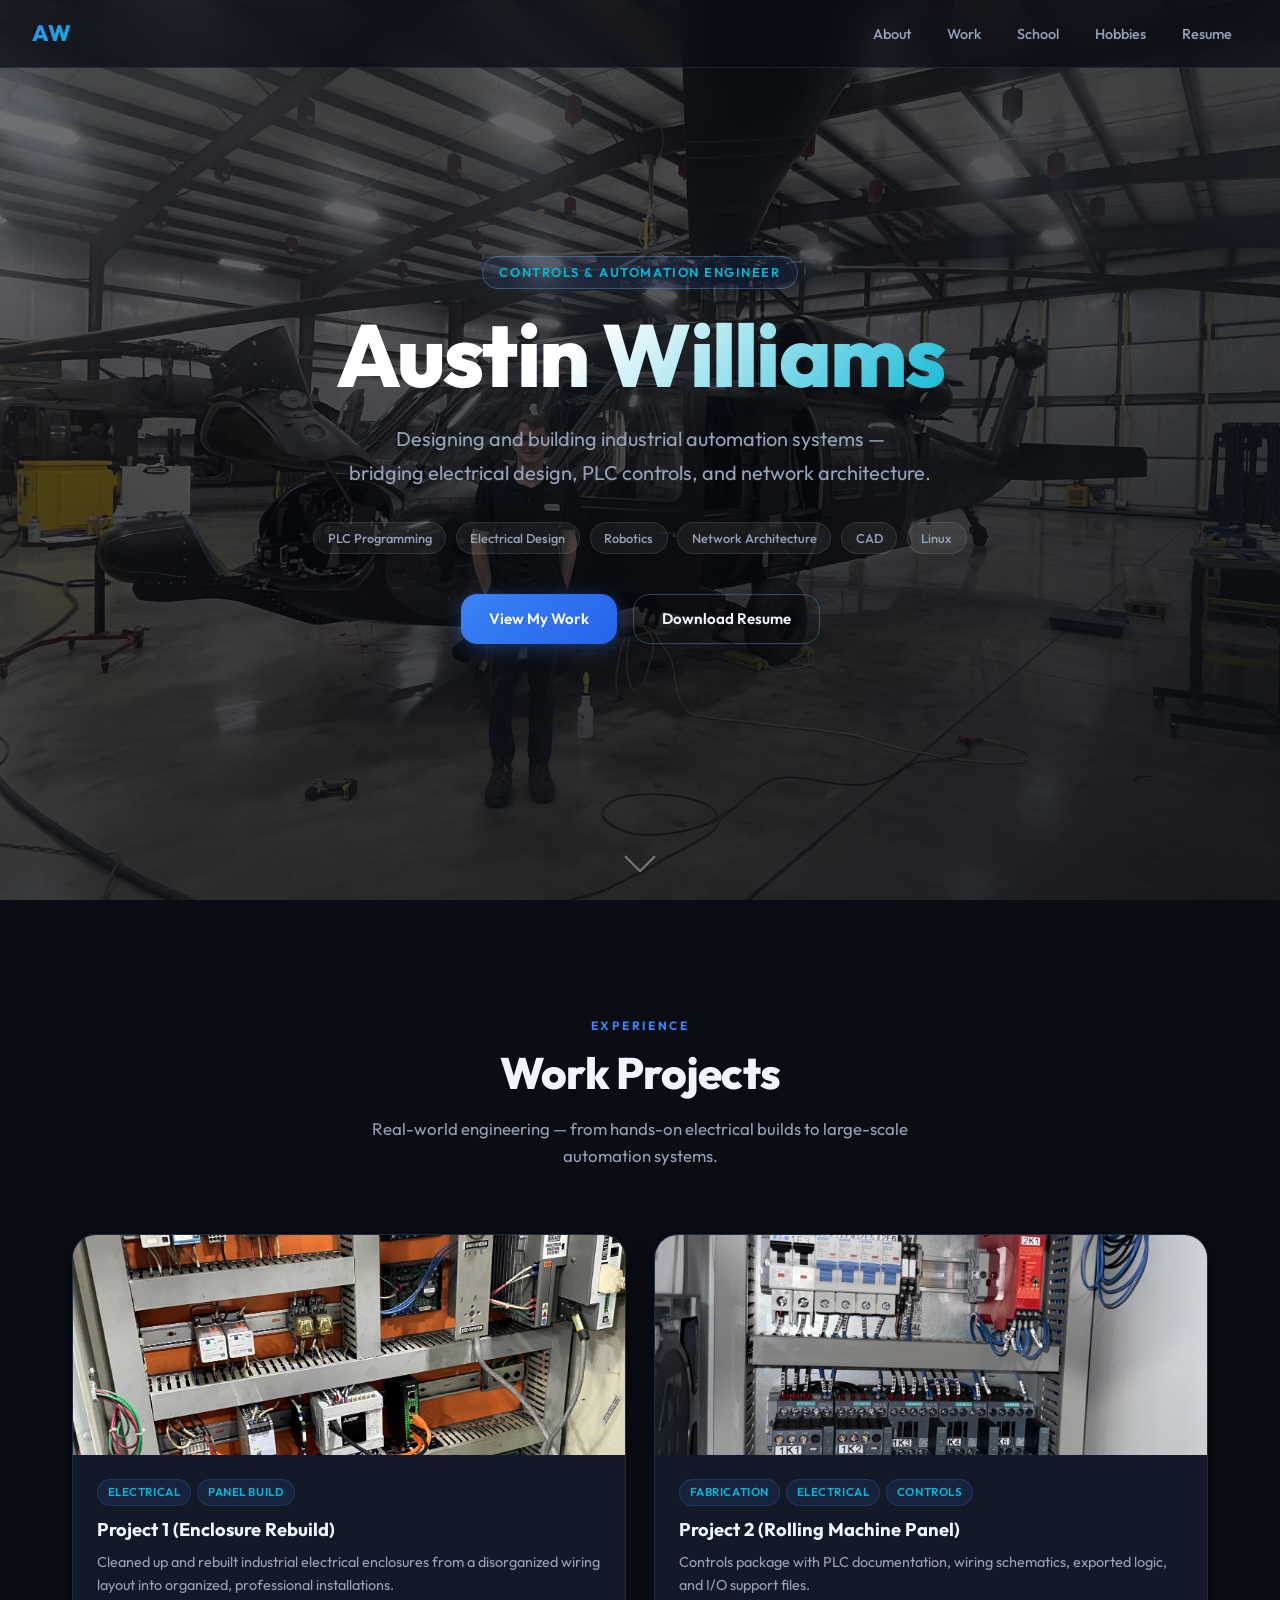
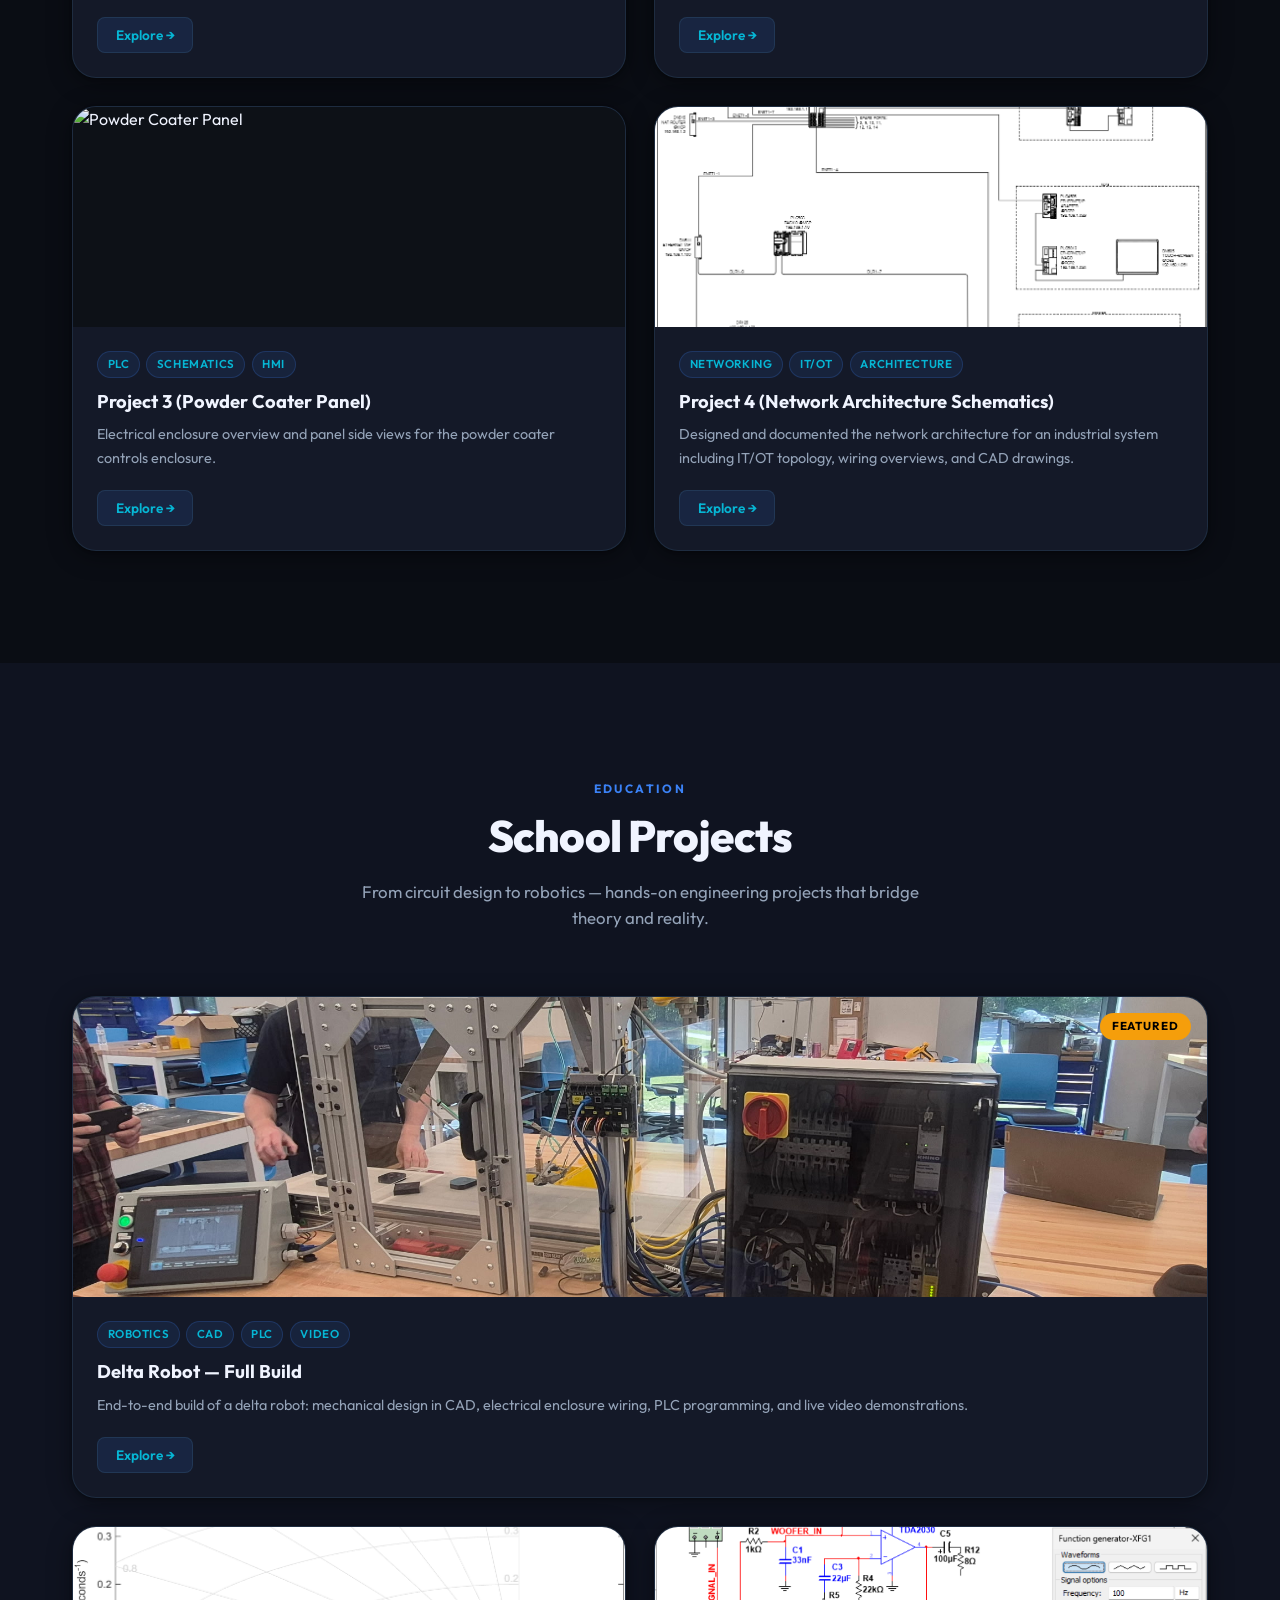
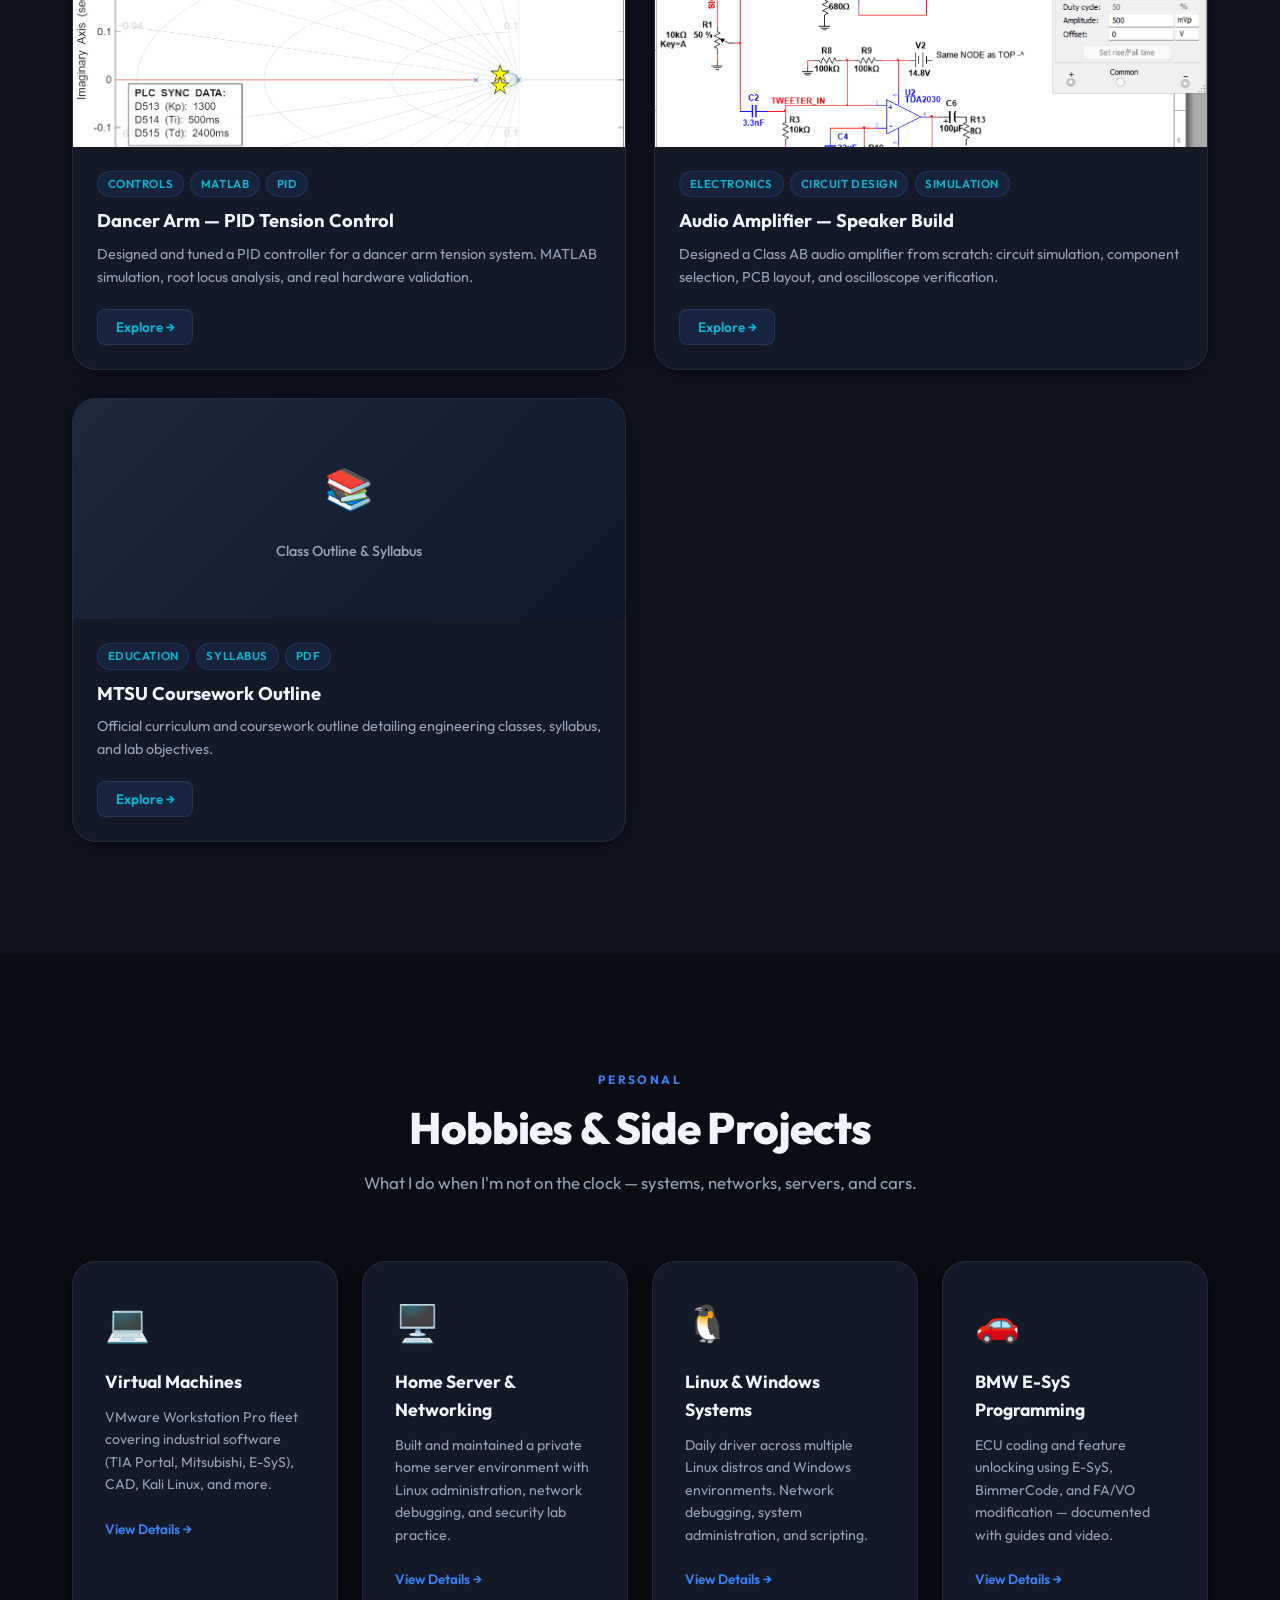
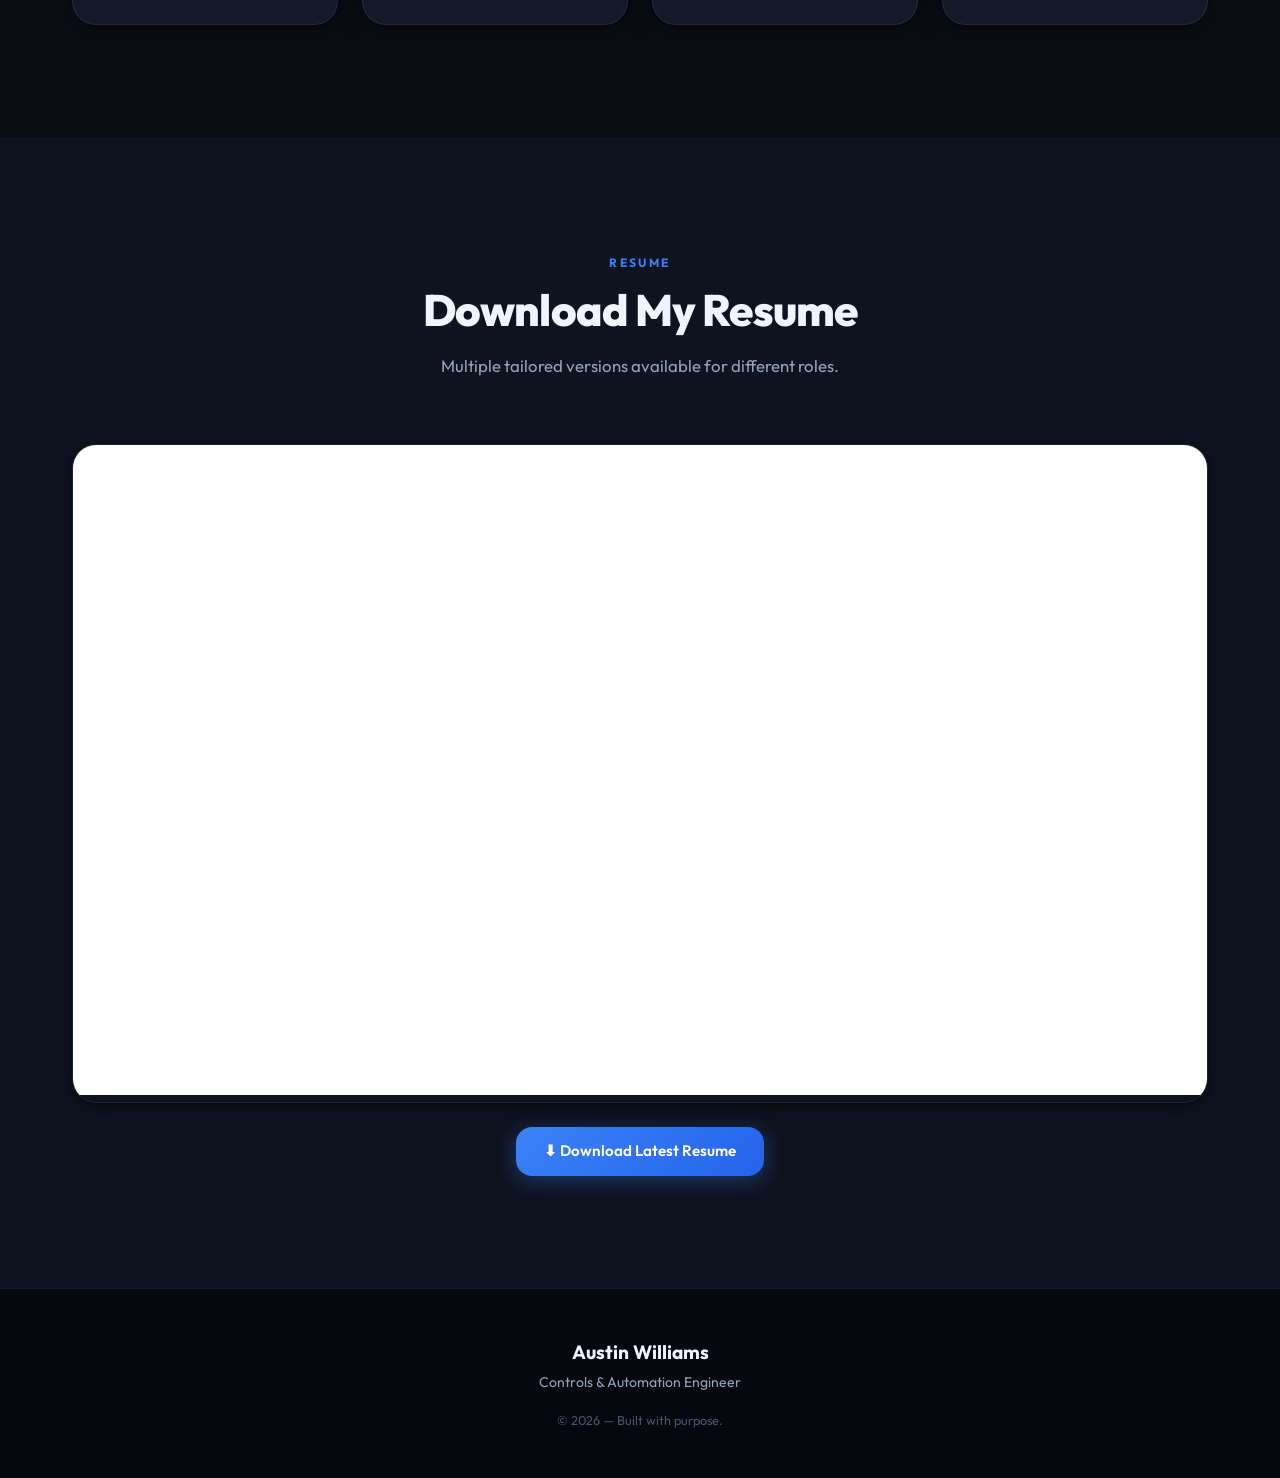
==== commit 7333283b: "Implement Session 3 page review feedback for Session 4 updates" ====
--- a/index.html
+++ b/index.html
@@ -97,10 +97,7 @@
         <!-- Card 2: Project 2 (Rolling Machine Panel) -->
         <div class="project-card reveal" data-project="rolling">
           <div class="project-thumb">
-            <div class="thumb-placeholder powder-bg" style="background: linear-gradient(135deg, #1e293b, #0f172a); display: flex; align-items: center; justify-content: center; flex-direction: column; height: 100%; color: var(--text-secondary);">
-              <span class="thumb-icon" style="font-size: 2.5rem; margin-bottom: 0.5rem; color: var(--accent-2);">⚡</span>
-              <span>PLC &amp; Wiring Schematics</span>
-            </div>
+            <img src="Work/2_/Panel_Bottom.JPG" alt="Rolling Machine Panel Bottom" loading="lazy" />
             <div class="project-thumb-overlay">
               <button class="thumb-btn" onclick="openProject('rolling')">View Project</button>
             </div>
--- a/style.css
+++ b/style.css
@@ -162,6 +162,12 @@
   filter: brightness(0.6) saturate(0.85);
   transform: scale(1.05);
   animation: heroZoom 20s ease-in-out infinite alternate;
+  opacity: 1;
+  transition: opacity 0.7s ease;
+}
+
+.hero-bg-img.is-changing {
+  opacity: 0;
 }
 
 @keyframes heroZoom {
@@ -386,7 +392,7 @@
 ═══════════════════════════════════════════════════════ */
 .projects-grid {
   display: grid;
-  grid-template-columns: repeat(auto-fill, minmax(300px, 1fr));
+  grid-template-columns: 1fr 1fr;
   gap: 1.75rem;
 }
 
@@ -901,6 +907,42 @@
 }
 .lightbox-close:hover { color: #fff; }
 
+.lightbox-nav {
+  position: absolute;
+  top: 50%;
+  width: 3.25rem;
+  height: 3.25rem;
+  border: 1px solid rgba(255,255,255,0.18);
+  border-radius: 999px;
+  background: rgba(8,10,16,0.72);
+  color: rgba(255,255,255,0.84);
+  cursor: pointer;
+  display: grid;
+  place-items: center;
+  font-size: 2.4rem;
+  line-height: 1;
+  transform: translateY(-50%);
+  transition: var(--transition);
+}
+
+.lightbox-nav:hover {
+  background: rgba(255,255,255,0.14);
+  border-color: rgba(255,255,255,0.38);
+  color: #fff;
+}
+
+.lightbox-nav[hidden] {
+  display: none;
+}
+
+.lightbox-prev {
+  left: clamp(1rem, 4vw, 3rem);
+}
+
+.lightbox-next {
+  right: clamp(1rem, 4vw, 3rem);
+}
+
 /* ═══════════════════════════════════════════════════════
    FOOTER
 ═══════════════════════════════════════════════════════ */
